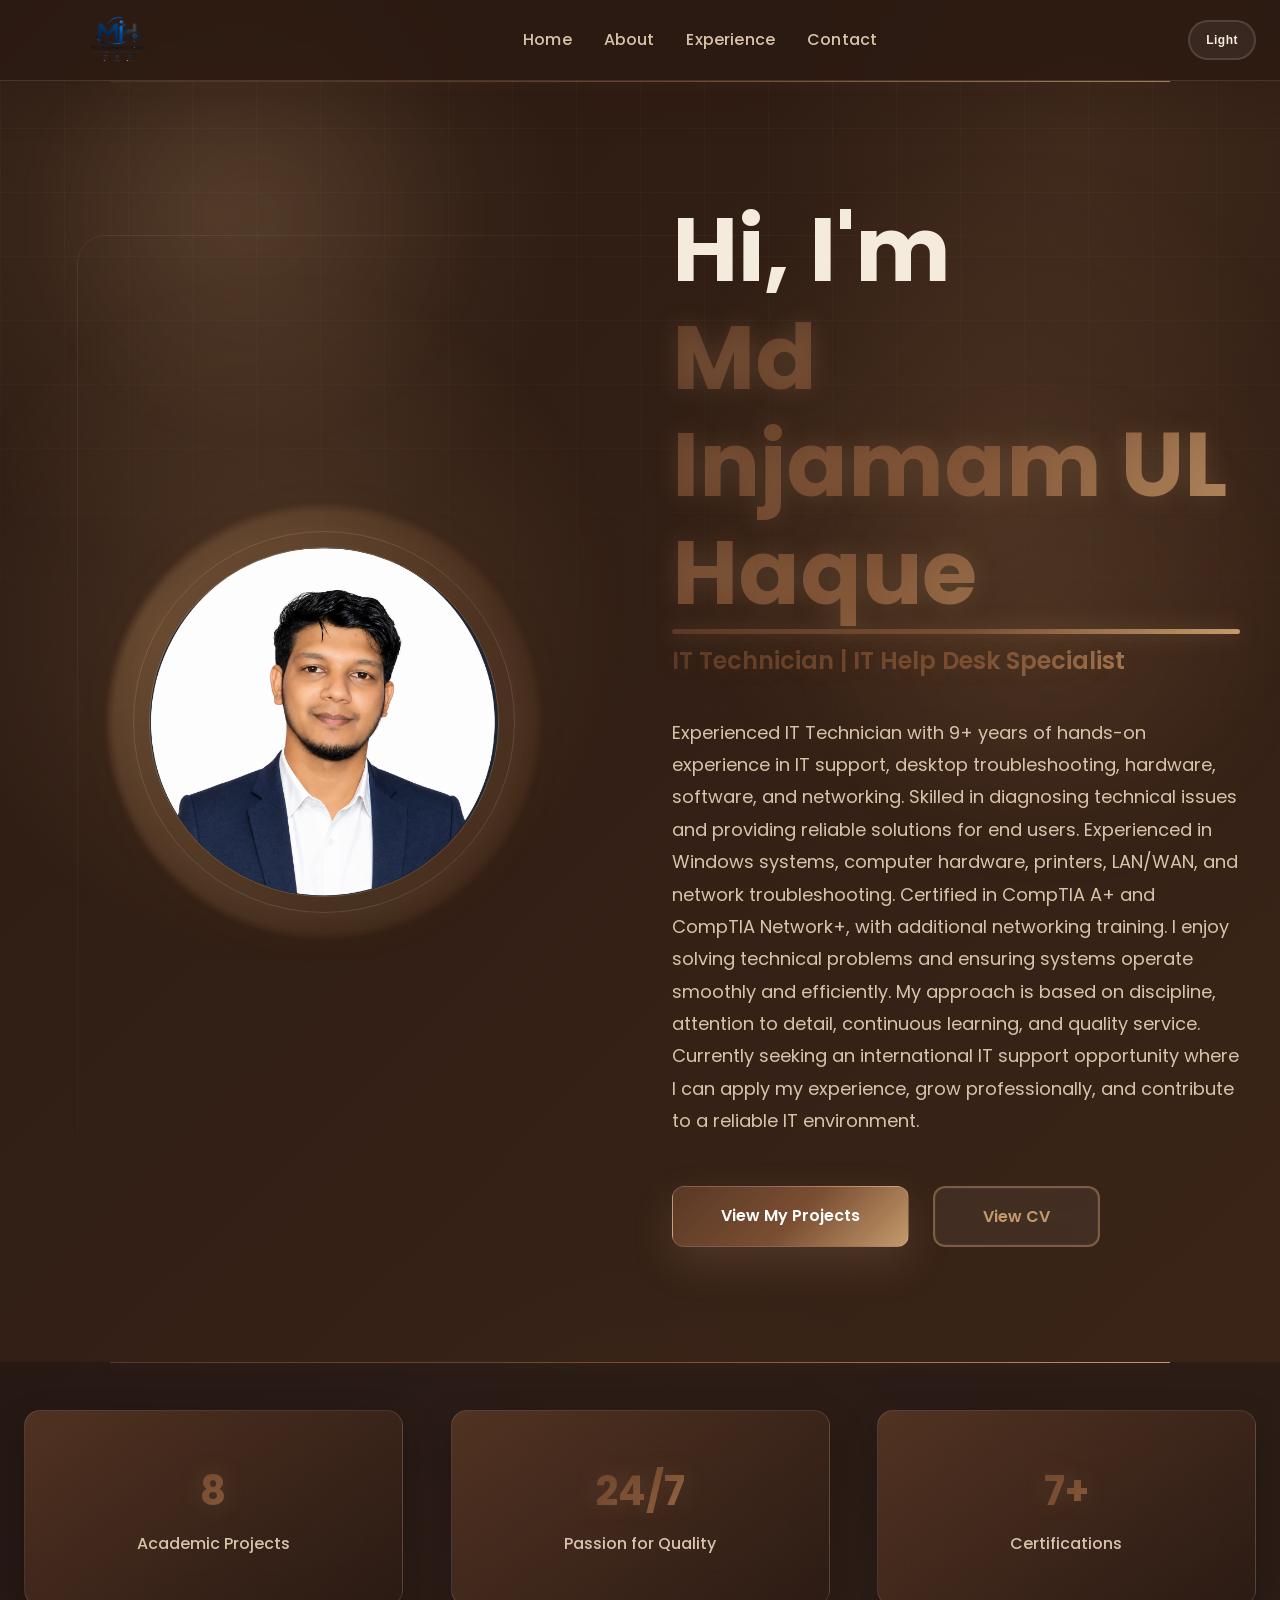
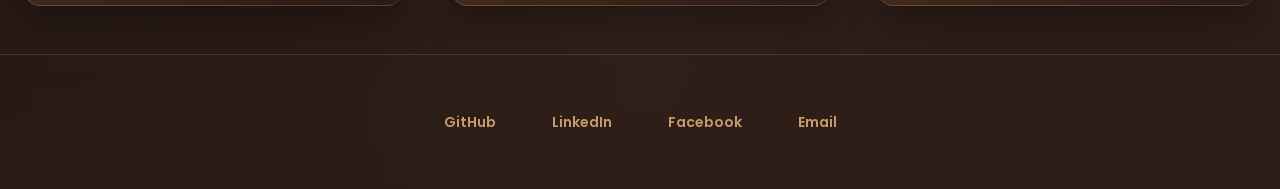
==== index.html @ 25659d7a "updee" ====
<!DOCTYPE html>
<html lang="en" data-theme="dark">
<head>
    <meta charset="UTF-8">
    <meta name="viewport" content="width=device-width, initial-scale=1.0">
    <link rel="icon" type="image/png" href="Resources/icon.png">
    <title>Md Injamam UL Haque's Portfolio</title>
    <script>
        (function () {
            var theme = localStorage.getItem('portfolio-theme');
            if (theme === 'light' || theme === 'dark') {
                document.documentElement.setAttribute('data-theme', theme);
            }
        })();
    </script>
    <link href="https://fonts.googleapis.com/css2?family=Poppins:wght@400;500;600;700&display=swap" rel="stylesheet">
    <link rel="stylesheet" href="style.css">
</head>
<body>
    <!-- Loading Screen -->
    <div class="loading-screen" id="loadingScreen">
        <div class="launch-loader" aria-label="Loading portfolio">
            <div class="launch-orbit">
                <span></span>
                <span></span>
                <span></span>
                <img src="Resources/icon.png" alt="Md Injamam UL Haque logo">
            </div>
            <p class="launch-kicker">Initializing Portfolio</p>
            <div class="launch-progress"><span></span></div>
            <p class="launch-status">Preparing interface...</p>
        </div>
    </div>

    <!-- Navigation -->
    <nav class="navbar">
        <div class="nav-container">
            <div class="nav-brand"><img src="Resources/Logo.png" alt="Logo" class="nav-logo"></div>
            <button class="hamburger" id="hamburger">
                <span></span>
                <span></span>
                <span></span>
            </button>
            <ul class="nav-menu" id="navMenu">
                <li><a href="index.html" class="nav-link">Home</a></li>
                <li><a href="about.html" class="nav-link">About</a></li>
              
                <li><a href="experience.html" class="nav-link">Experience</a></li>
                <li><a href="contact.html" class="nav-link">Contact</a></li>
            </ul>
            <button class="theme-toggle" id="themeToggle" title="Toggle Theme">🌙</button>
        </div>
    </nav>

    <!-- Hero Section -->
    <section class="hero">
        <div class="hero-content">
            <div class="hero-image">
                <img src="Resources/profile.jpg" alt="Md Injamam UL Haque">
            </div>
            <div class="hero-text">
                    <h2 class="hero-title">Hi, I'm <span class="accent">Md Injamam UL Haque</span></h2>
                    <p class="hero-subtitle">IT Technician | IT Help Desk Specialist</p>
                    <p class="hero-description">
						Experienced IT Technician with 9+ years of hands-on experience in IT support, desktop troubleshooting, hardware, software, and networking.
						Skilled in diagnosing technical issues and providing reliable solutions for end users.
						Experienced in Windows systems, computer hardware, printers, LAN/WAN, and network troubleshooting.
						Certified in CompTIA A+ and CompTIA Network+, with additional networking training.
						I enjoy solving technical problems and ensuring systems operate smoothly and efficiently.
						My approach is based on discipline, attention to detail, continuous learning, and quality service.
						Currently seeking an international IT support opportunity where I can apply my experience, grow professionally, and contribute to a reliable IT environment.
                    </p>
                <div class="hero-cta">
                    <a href="projects.html" class="cta-primary">View My Projects</a>
                    <a href="Resources/Md Injamam UL Haque.pdf" class="cta-secondary" target="_blank">View CV</a>
                </div>
            </div>
        </div>
    </section>

    <!-- Quick Stats -->
    <section class="quick-stats">
        <div class="stats-container">
            <div class="stat-card">
                <div class="stat-number">8</div>
                <div class="stat-label">Academic Projects</div>
            </div>
            <div class="stat-card">
                <div class="stat-number">24/7</div>
                <div class="stat-label">Passion for Quality</div>
            </div>
            <div class="stat-card">
                <div class="stat-number">7+</div>
                <div class="stat-label">Certifications</div>
            </div>
        </div>
    </section>

    <!-- Footer -->
    <footer class="footer">
        <div class="footer-content">
            <div class="footer-socials">
                <a href="https://github.com/injamamulhaquebd" target="_blank" class="social-link">GitHub</a>
                <a href="https://linkedin.com/in/injamamulhaque" target="_blank" class="social-link">LinkedIn</a>
                <a href="https://facebook.com/rnmd7" target="_blank" class="social-link">Facebook</a>
                <a href="https://mail.google.com/mail/?view=cm&fs=1&to=injamamulhaque008@gmail.com" class="social-link" target="_blank" rel="noopener noreferrer">Email</a>
            </div>
        </div>
    </footer>

    <script src="script.js"></script>
</body>
</html>
---- style.css ----
/* ============================================
   GLOBAL CSS VARIABLES & STYLING
    Portfolio Website for Md Injamam UL Haque
   ============================================ */

:root {
    /* Color Variables */
    --bg-primary: #2B1A12;
    --bg-secondary: #3D2619;
    --bg-tertiary: #5A3825;
    --text-primary: #F5EBDD;
    --text-secondary: #D8C3AA;
    --text-tertiary: #B79A7C;
    --accent-teal: #C49A6C;
    --accent-indigo: #A67C52;
    --accent-purple: #7A4E32;
    --border-color: #7A4E32;
    --success: #A67C52;
    --error: #B85C4A;

    /* Typography */
    --font-family: 'Poppins', sans-serif;
    --font-size-base: 16px;
    --font-size-sm: 14px;
    --font-size-lg: 18px;
    --font-size-xl: 24px;
    --font-size-2xl: 32px;
    --font-size-3xl: 40px;

    /* Spacing */
    --spacing-xs: 4px;
    --spacing-sm: 8px;
    --spacing-md: 16px;
    --spacing-lg: 24px;
    --spacing-xl: 32px;
    --spacing-2xl: 48px;
    --spacing-3xl: 64px;

    /* Transitions */
    --transition-fast: 150ms ease-in-out;
    --transition-base: 300ms ease-in-out;
    --transition-slow: 500ms ease-in-out;

    /* Shadows */
    --shadow-sm: 0 1px 2px rgba(0, 0, 0, 0.3);
    --shadow-md: 0 4px 6px rgba(0, 0, 0, 0.3);
    --shadow-lg: 0 10px 15px rgba(0, 0, 0, 0.3);
    --shadow-xl: 0 20px 25px rgba(0, 0, 0, 0.3);
    --card-bg: linear-gradient(135deg, var(--bg-secondary), rgba(90, 56, 37, 0.5));
    --soft-card-bg: linear-gradient(135deg, rgba(196, 154, 108, 0.1), rgba(166, 124, 82, 0.1));
    --soft-card-hover-bg: linear-gradient(135deg, rgba(196, 154, 108, 0.15), rgba(166, 124, 82, 0.15));
    --button-text: #ffffff;

    /* Border Radius */
    --radius-sm: 4px;
    --radius-md: 8px;
    --radius-lg: 12px;
    --radius-xl: 16px;
}

/* Light Mode Theme */
[data-theme="light"] {
    --bg-primary: #F5EBDD;
    --bg-secondary: #E8D7C2;
    --bg-tertiary: #D8C3AA;
    --text-primary: #2B1A12;
    --text-secondary: #5A3825;
    --text-tertiary: #7A4E32;
    --accent-teal: #7A4E32;
    --accent-indigo: #5A3825;
    --accent-purple: #A67C52;
    --border-color: rgba(90, 56, 37, 0.2);
    --success: #6B8E5A;
    --error: #A94442;
    --shadow-sm: 0 1px 2px rgba(15, 23, 42, 0.08);
    --shadow-md: 0 6px 16px rgba(15, 23, 42, 0.1);
    --shadow-lg: 0 12px 24px rgba(15, 23, 42, 0.12);
    --shadow-xl: 0 18px 34px rgba(15, 23, 42, 0.16);
    --card-bg: #ffffff;
    --soft-card-bg: #ffffff;
    --soft-card-hover-bg: #F1E4D4;
    --button-text: #ffffff;
}

/* Dark Mode Theme (Default) */
[data-theme="dark"] {
    --bg-primary: #2B1A12;
    --bg-secondary: #3D2619;
    --bg-tertiary: #5A3825;
    --text-primary: #F5EBDD;
    --text-secondary: #D8C3AA;
    --text-tertiary: #B79A7C;
    --accent-teal: #C49A6C;
    --accent-indigo: #A67C52;
    --accent-purple: #7A4E32;
    --border-color: #7A4E32;
    --success: #A67C52;
    --error: #B85C4A;
}

/* ============================================
   LOADING SCREEN
   ============================================ */

.loading-screen {
    position: fixed;
    top: 0;
    left: 0;
    width: 100%;
    height: 100%;
    background: var(--bg-primary);
    display: flex;
    flex-direction: column;
    justify-content: center;
    align-items: center;
    z-index: 9999;
    opacity: 1;
    visibility: visible;
    transition: opacity 0.5s ease-in-out, visibility 0.5s ease-in-out;
}

.loading-screen.hidden {
    opacity: 0;
    visibility: hidden;
}

.loader {
    width: 50px;
    height: 50px;
    border: 4px solid var(--border-color);
    border-top-color: var(--accent-teal);
    border-radius: 50%;
    animation: spin 1s linear infinite;
    margin-bottom: var(--spacing-lg);
}

@keyframes spin {
    to {
        transform: rotate(360deg);
    }
}

.loading-screen p {
    color: var(--accent-teal);
    font-size: var(--font-size-lg);
    font-weight: 600;
    letter-spacing: 1px;
}

/* ============================================
   BASE STYLES
   ============================================ */

* {
    margin: 0;
    padding: 0;
    box-sizing: border-box;
}

html {
    scroll-behavior: smooth;
    transition: background-color 300ms ease, color 300ms ease;
}

body {
    font-family: var(--font-family);
    background-color: var(--bg-primary);
    color: var(--text-primary);
    line-height: 1.6;
    font-size: var(--font-size-base);
    transition: background-color 300ms ease, color 300ms ease;
}

a {
    color: var(--accent-teal);
    text-decoration: none;
    transition: color var(--transition-fast);
}

a:hover {
    color: var(--accent-indigo);
}

/* ============================================
   CONTAINER & LAYOUT
   ============================================ */

.container {
    max-width: 1200px;
    margin: 0 auto;
    padding: 0 var(--spacing-lg);
}

section {
    padding: var(--spacing-3xl) 0;
}

/* ============================================
   NAVIGATION BAR
   ============================================ */

.navbar {
    background-color: var(--bg-secondary);
    border-bottom: 1px solid var(--border-color);
    position: sticky;
    top: 0;
    z-index: 1000;
    box-shadow: var(--shadow-md);
}

.nav-container {
    max-width: 1200px;
    margin: 0 auto;
    padding: 6px var(--spacing-lg);
    display: flex;
    justify-content: space-between;
    align-items: center;
}

.nav-brand {
    font-size: var(--font-size-xl);
    font-weight: 700;
    color: var(--accent-teal);
    letter-spacing: -0.5px;
    display: flex;
    align-items: center;
    min-height: 58px;
}

.nav-logo {
    width: 170px;
    height: 64px;
    object-fit: contain;
    border: none;
    border-radius: 0;
    box-shadow: none;
    display: block;
    transition: transform 150ms ease, filter 150ms ease;
}

.nav-logo:hover {
    transform: scale(1.03);
    box-shadow: none;
}

.nav-menu {
    display: flex;
    list-style: none;
    gap: var(--spacing-xl);
}

.nav-link {
    color: var(--text-secondary);
    font-weight: 500;
    transition: color var(--transition-fast);
    position: relative;
    padding: var(--spacing-sm) 0;
}

.nav-link::after {
    content: '';
    position: absolute;
    bottom: -2px;
    left: 0;
    width: 0;
    height: 2px;
    background-color: var(--accent-teal);
    transition: width var(--transition-fast);
}

.nav-link:hover,
.nav-link.active-nav {
    color: var(--accent-teal);
}

.nav-link.active-nav::after {
    width: 100%;
}

.theme-toggle {
    background: none;
    border: 2px solid var(--accent-teal);
    color: var(--accent-teal);
    width: 40px;
    height: 40px;
    border-radius: var(--radius-lg);
    cursor: pointer;
    display: flex;
    align-items: center;
    justify-content: center;
    font-size: 18px;
    transition: all var(--transition-fast);
}

.theme-toggle:hover {
    background-color: var(--accent-teal);
    color: var(--bg-primary);
    transform: scale(1.1);
}

.hamburger {
    display: none;
    flex-direction: column;
    background: none;
    border: none;
    cursor: pointer;
    gap: var(--spacing-xs);
}

.hamburger span {
    width: 25px;
    height: 3px;
    background-color: var(--text-primary);
    border-radius: var(--radius-sm);
    transition: all var(--transition-fast);
}

.hamburger.active span:nth-child(1) {
    transform: rotate(45deg) translate(8px, 8px);
}

.hamburger.active span:nth-child(2) {
    opacity: 0;
}

.hamburger.active span:nth-child(3) {
    transform: rotate(-45deg) translate(7px, -7px);
}

/* ============================================
   HERO SECTION (INDEX)
   ============================================ */

.hero {
    padding: var(--spacing-3xl) 0;
    min-height: 100vh;
    display: flex;
    align-items: center;
    background: linear-gradient(135deg, var(--bg-primary) 0%, var(--bg-secondary) 100%);
}

.hero-content {
    display: grid;
    grid-template-columns: 1fr 1fr;
    gap: var(--spacing-3xl);
    align-items: center;
}

.hero-image {
    position: relative;
    display: flex;
    justify-content: center;
    align-items: center;
}

.hero-image img {
    width: 350px;
    height: 350px;
    border-radius: 50%;
    object-fit: cover;
    border: 3px solid var(--accent-teal);
    box-shadow: 0 0 50px rgba(6, 182, 212, 0.3);
    transition: transform var(--transition-base), box-shadow var(--transition-base);
}

.hero-image img:hover {
    transform: scale(1.05);
    box-shadow: 0 0 60px rgba(6, 182, 212, 0.5);
}

.hero-title {
    font-size: var(--font-size-2xl);
    font-weight: 700;
    line-height: 1.2;
    margin-bottom: var(--spacing-md);
}

.hero-title .accent {
    color: var(--accent-teal);
    position: relative;
    display: inline-block;
}

.hero-title .accent::after {
    content: '';
    position: absolute;
    bottom: -5px;
    left: 0;
    width: 100%;
    height: 4px;
    background: linear-gradient(90deg, var(--accent-teal), var(--accent-indigo));
    border-radius: var(--radius-sm);
}

.hero-subtitle {
    font-size: var(--font-size-xl);
    color: var(--accent-teal);
    font-weight: 600;
    margin-bottom: var(--spacing-lg);
}

.hero-description {
    font-size: var(--font-size-lg);
    color: var(--text-secondary);
    margin-bottom: var(--spacing-2xl);
    line-height: 1.8;
}

.hero-cta {
    display: flex;
    gap: var(--spacing-lg);
    flex-wrap: wrap;
}

.cta-primary,
.cta-secondary {
    padding: var(--spacing-md) var(--spacing-2xl);
    border-radius: var(--radius-lg);
    font-weight: 600;
    font-size: var(--font-size-base);
    transition: all var(--transition-base);
    display: inline-block;
    cursor: pointer;
    border: 2px solid transparent;
}

.cta-primary {
    background: linear-gradient(135deg, var(--accent-teal), var(--accent-indigo));
    color: var(--button-text);
    box-shadow: var(--shadow-lg);
}

.cta-primary:hover {
    transform: translateY(-3px);
    box-shadow: var(--shadow-xl);
}

.cta-secondary {
    background: transparent;
    color: var(--accent-teal);
    border: 2px solid var(--accent-teal);
}

.cta-secondary:hover {
    background: var(--accent-teal);
    color: var(--button-text);
    transform: translateY(-3px);
}

/* ============================================
   QUICK STATS SECTION
   ============================================ */

.quick-stats {
    background-color: var(--bg-secondary);
    padding: var(--spacing-2xl) 0;
}

.stats-container {
    display: grid;
    grid-template-columns: repeat(auto-fit, minmax(200px, 1fr));
    gap: var(--spacing-2xl);
    max-width: 1200px;
    margin: 0 auto;
    padding: 0 var(--spacing-lg);
}

.stat-card {
    background: var(--soft-card-bg);
    padding: var(--spacing-2xl);
    border-radius: var(--radius-xl);
    border: 1px solid var(--border-color);
    text-align: center;
    transition: all var(--transition-base);
    box-shadow: var(--shadow-sm);
}

.stat-card:hover {
    border-color: var(--accent-teal);
    background: var(--soft-card-hover-bg);
    transform: translateY(-5px);
    box-shadow: var(--shadow-lg);
}

.stat-number {
    font-size: var(--font-size-3xl);
    font-weight: 700;
    color: var(--accent-teal);
    margin-bottom: var(--spacing-sm);
}

.stat-label {
    color: var(--text-secondary);
    font-weight: 500;
}

/* ============================================
   SECTION TITLES & SUBTITLES
   ============================================ */

.section-title {
    font-size: var(--font-size-3xl);
    font-weight: 700;
    margin-bottom: var(--spacing-md);
    text-align: center;
    position: relative;
    display: inline-block;
    width: 100%;
}

.section-title::after {
    content: '';
    position: absolute;
    bottom: -10px;
    left: 50%;
    transform: translateX(-50%);
    width: 100px;
    height: 4px;
    background: linear-gradient(90deg, var(--accent-teal), var(--accent-indigo));
    border-radius: var(--radius-sm);
}

.section-subtitle {
    text-align: center;
    color: var(--text-secondary);
    font-size: var(--font-size-lg);
    margin-bottom: var(--spacing-2xl);
    max-width: 600px;
    margin-left: auto;
    margin-right: auto;
}

.subsection-title {
    font-size: var(--font-size-2xl);
    font-weight: 600;
    margin-top: var(--spacing-2xl);
    margin-bottom: var(--spacing-lg);
    color: var(--accent-teal);
    border-left: 4px solid var(--accent-teal);
    padding-left: var(--spacing-md);
}

/* ============================================
   ABOUT SECTION
   ============================================ */

.about-section {
    background: linear-gradient(135deg, var(--bg-primary) 0%, var(--bg-secondary) 100%);
}

.about-content {
    display: grid;
    grid-template-columns: 1fr;
    gap: var(--spacing-2xl);
    margin-top: var(--spacing-2xl);
}

.about-text h2 {
    font-size: var(--font-size-2xl);
    color: var(--accent-teal);
    margin-bottom: var(--spacing-lg);
}

.about-text p {
    color: var(--text-secondary);
    line-height: 1.8;
    margin-bottom: var(--spacing-lg);
}

/* ============================================
   SKILLS SECTION
   ============================================ */

.skills-section {
    background-color: var(--bg-secondary);
}

.skills-grid {
    display: grid;
    grid-template-columns: repeat(auto-fit, minmax(300px, 1fr));
    gap: var(--spacing-2xl);
    margin-top: var(--spacing-2xl);
}

.skill-category {
    background: var(--soft-card-bg);
    padding: var(--spacing-2xl);
    border-radius: var(--radius-xl);
    border: 1px solid var(--border-color);
    transition: all var(--transition-base);
    box-shadow: var(--shadow-sm);
}

.skill-category:hover {
    border-color: var(--accent-teal);
    background: var(--soft-card-hover-bg);
    transform: translateY(-5px);
    box-shadow: var(--shadow-lg);
}

.category-title {
    font-size: var(--font-size-xl);
    color: var(--accent-teal);
    margin-bottom: var(--spacing-lg);
    font-weight: 600;
}

.skill-badges {
    display: flex;
    flex-wrap: wrap;
    gap: var(--spacing-md);
}

.skill-badge {
    background: linear-gradient(135deg, var(--accent-teal), var(--accent-indigo));
    color: var(--button-text);
    padding: var(--spacing-sm) var(--spacing-lg);
    border-radius: var(--radius-lg);
    font-size: var(--font-size-sm);
    font-weight: 600;
    transition: all var(--transition-fast);
    display: inline-block;
}

.skill-badge:hover {
    transform: scale(1.1);
    box-shadow: var(--shadow-md);
}

/* ============================================
   PROJECTS SECTION
   ============================================ */

.projects-section {
    background: linear-gradient(135deg, var(--bg-primary) 0%, var(--bg-secondary) 100%);
}

.projects-grid {
    display: grid;
    grid-template-columns: repeat(auto-fill, minmax(350px, 1fr));
    gap: var(--spacing-2xl);
    margin-top: var(--spacing-2xl);
}

.project-card {
    background: var(--card-bg);
    border: 1px solid var(--border-color);
    border-radius: var(--radius-xl);
    padding: var(--spacing-xl);
    transition: all var(--transition-base);
    display: flex;
    flex-direction: column;
    height: 100%;
    box-shadow: var(--shadow-sm);
}

.project-card:hover {
    border-color: var(--accent-teal);
    transform: translateY(-10px);
    box-shadow: var(--shadow-xl);
}

.project-header {
    margin-bottom: var(--spacing-lg);
}

.project-title {
    font-size: var(--font-size-xl);
    color: var(--text-primary);
    margin-bottom: var(--spacing-md);
    font-weight: 600;
}

.project-tags {
    display: flex;
    flex-wrap: wrap;
    gap: var(--spacing-sm);
}

.tag {
    background-color: rgba(15, 118, 110, 0.12);
    color: var(--accent-teal);
    padding: var(--spacing-xs) var(--spacing-md);
    border-radius: var(--radius-md);
    font-size: var(--font-size-sm);
    font-weight: 500;
}

.project-description {
    color: var(--text-secondary);
    line-height: 1.7;
    margin-bottom: var(--spacing-lg);
    flex-grow: 1;
}

.project-links {
    display: flex;
    gap: var(--spacing-md);
}

.project-link {
    color: var(--accent-teal);
    font-weight: 600;
    transition: all var(--transition-fast);
    display: inline-flex;
    align-items: center;
    gap: var(--spacing-sm);
}

.project-link:hover {
    color: var(--accent-indigo);
    transform: translateX(5px);
}

/* ============================================
   EXPERIENCE SECTION (TIMELINE)
   ============================================ */

.experience-section {
    background-color: var(--bg-secondary);
}

.timeline {
    position: relative;
    padding: var(--spacing-2xl) 0;
    max-width: 800px;
    margin: var(--spacing-2xl) auto;
}

.timeline::before {
    content: '';
    position: absolute;
    left: 50%;
    transform: translateX(-50%);
    width: 3px;
    height: 100%;
    background: linear-gradient(180deg, var(--accent-teal), var(--accent-indigo));
    top: 0;
}

.timeline-item {
    margin-bottom: var(--spacing-2xl);
    display: flex;
    gap: var(--spacing-xl);
    align-items: stretch;
}

.timeline-item:nth-child(odd) {
    flex-direction: row-reverse;
}

.timeline-item:nth-child(odd) .timeline-content {
    text-align: right;
}

.timeline-marker {
    position: relative;
    width: 50%;
    display: flex;
    align-items: center;
}

.timeline-marker::before {
    content: '';
    position: absolute;
    right: -33px;
    width: 30px;
    height: 30px;
    background: linear-gradient(135deg, var(--accent-teal), var(--accent-indigo));
    border: 4px solid var(--bg-secondary);
    border-radius: 50%;
    transition: all var(--transition-base);
    z-index: 10;
}

.timeline-item:hover .timeline-marker::before {
    width: 40px;
    height: 40px;
    right: -38px;
    box-shadow: 0 0 20px rgba(6, 182, 212, 0.5);
}

.timeline-content {
    width: 50%;
    background: var(--soft-card-bg);
    padding: var(--spacing-lg);
    border-radius: var(--radius-lg);
    border: 1px solid var(--border-color);
    transition: all var(--transition-base);
    box-shadow: var(--shadow-sm);
}

.timeline-item:hover .timeline-content {
    border-color: var(--accent-teal);
    background: var(--soft-card-hover-bg);
    box-shadow: var(--shadow-lg);
}

.timeline-date {
    color: var(--accent-teal);
    font-weight: 600;
    font-size: var(--font-size-sm);
    margin-bottom: var(--spacing-sm);
}

.timeline-title {
    font-size: var(--font-size-lg);
    color: var(--text-primary);
    margin-bottom: var(--spacing-sm);
}

.timeline-company {
    color: var(--accent-indigo);
    font-weight: 600;
    margin-bottom: var(--spacing-md);
}

.timeline-description {
    color: var(--text-secondary);
    line-height: 1.6;
}

/* ============================================
   CERTIFICATIONS SECTION
   ============================================ */

.certifications-section {
    background: linear-gradient(135deg, var(--bg-primary) 0%, var(--bg-secondary) 100%);
}

.certifications-grid {
    display: grid;
    grid-template-columns: repeat(auto-fill, minmax(280px, 1fr));
    gap: var(--spacing-2xl);
    margin-top: var(--spacing-2xl);
}

.certification-card {
    background: var(--card-bg);
    border: 1px solid var(--border-color);
    border-radius: var(--radius-xl);
    padding: var(--spacing-xl);
    text-align: center;
    transition: all var(--transition-base);
    box-shadow: var(--shadow-sm);
}

.certification-card:hover {
    border-color: var(--accent-teal);
    transform: translateY(-10px);
    box-shadow: var(--shadow-xl);
}

.cert-image-container {
    width: 100%;
    height: 200px;
    margin-bottom: var(--spacing-lg);
    border-radius: var(--radius-lg);
    overflow: hidden;
    background-color: var(--bg-tertiary);
    display: flex;
    align-items: center;
    justify-content: center;
    border: 2px solid var(--border-color);
    transition: all var(--transition-base);
}

.certification-card:hover .cert-image-container {
    border-color: var(--accent-teal);
}

.cert-image {
    width: 100%;
    height: 100%;
    object-fit: cover;
    transition: transform var(--transition-base);
}

.cert-course-banner {
    background: linear-gradient(135deg, var(--accent-indigo), var(--accent-teal));
    color: #fff;
}

.cert-course-banner span {
    font-size: var(--font-size-xl);
    font-weight: 700;
    text-transform: uppercase;
    letter-spacing: 0.08em;
}

.certification-card:hover .cert-image {
    transform: scale(1.05);
}

.cert-title {
    font-size: var(--font-size-lg);
    color: var(--text-primary);
    margin-bottom: var(--spacing-sm);
    font-weight: 600;
}

.cert-issuer {
    color: var(--accent-teal);
    font-weight: 600;
    margin-bottom: var(--spacing-xs);
}

.cert-date {
    color: var(--text-secondary);
    font-size: var(--font-size-sm);
    margin-bottom: var(--spacing-lg);
}

.cert-description {
    color: var(--text-secondary);
    font-size: var(--font-size-sm);
    line-height: 1.6;
}

.cert-code {
    color: var(--accent-teal);
    font-size: var(--font-size-sm);
    margin-bottom: var(--spacing-md);
    font-weight: 500;
}

.cert-link {
    display: inline-block;
    color: var(--accent-indigo);
    font-weight: 600;
    transition: all var(--transition-fast);
}

.cert-link:hover {
    color: var(--accent-teal);
    transform: translateX(3px);
}

/* ============================================
   CONTACT SECTION
   ============================================ */

.contact-section {
    background-color: var(--bg-secondary);
}

.contact-container {
    display: grid;
    grid-template-columns: 1fr 1fr;
    gap: var(--spacing-3xl);
    margin-top: var(--spacing-2xl);
}

.contact-form-wrapper h2,
.contact-info-wrapper h2 {
    font-size: var(--font-size-2xl);
    color: var(--accent-teal);
    margin-bottom: var(--spacing-lg);
}

.contact-form {
    display: flex;
    flex-direction: column;
    gap: var(--spacing-lg);
}

.form-group {
    display: flex;
    flex-direction: column;
    gap: var(--spacing-sm);
}

.form-group label {
    color: var(--text-primary);
    font-weight: 600;
    font-size: var(--font-size-base);
}

.form-group input,
.form-group textarea {
    background-color: var(--bg-primary);
    border: 2px solid var(--border-color);
    color: var(--text-primary);
    padding: var(--spacing-md);
    border-radius: var(--radius-lg);
    font-family: var(--font-family);
    font-size: var(--font-size-base);
    transition: all var(--transition-fast);
}

.form-group input::placeholder,
.form-group textarea::placeholder {
    color: var(--text-tertiary);
}

.form-group input:focus,
.form-group textarea:focus {
    outline: none;
    border-color: var(--accent-teal);
    box-shadow: 0 0 10px rgba(6, 182, 212, 0.2);
}

.submit-btn {
    padding: var(--spacing-md) var(--spacing-2xl);
    background: linear-gradient(135deg, var(--accent-teal), var(--accent-indigo));
    color: var(--button-text);
    border: none;
    border-radius: var(--radius-lg);
    font-weight: 600;
    font-size: var(--font-size-base);
    cursor: pointer;
    transition: all var(--transition-base);
    box-shadow: var(--shadow-lg);
}

.submit-btn:hover {
    transform: translateY(-3px);
    box-shadow: var(--shadow-xl);
}

.submit-btn:active {
    transform: translateY(-1px);
}

.contact-info {
    background: var(--soft-card-bg);
    border: 1px solid var(--border-color);
    padding: var(--spacing-2xl);
    border-radius: var(--radius-xl);
    box-shadow: var(--shadow-sm);
}

.info-item {
    margin-bottom: var(--spacing-2xl);
}

.info-item h3 {
    color: var(--accent-teal);
    font-size: var(--font-size-base);
    margin-bottom: var(--spacing-md);
    font-weight: 600;
}

.info-item a {
    color: var(--accent-teal);
    transition: color var(--transition-fast);
    display: inline-block;
}

.info-item a:hover {
    color: var(--accent-indigo);
}

.info-item p {
    color: var(--text-secondary);
}

.social-links {
    display: flex;
    gap: var(--spacing-md);
    flex-wrap: wrap;
}

.social-btn {
    padding: var(--spacing-sm) var(--spacing-lg);
    background: linear-gradient(135deg, var(--accent-teal), var(--accent-indigo));
    color: #ffffff;
    border-radius: var(--radius-md);
    font-weight: 600;
    font-size: var(--font-size-sm);
    transition: all var(--transition-fast);
    display: inline-block;
}

.social-btn:link,
.social-btn:visited,
.social-btn:active,
.social-btn:hover {
    color: #ffffff;
}

.social-btn:hover {
    transform: translateY(-3px);
    box-shadow: var(--shadow-md);
}

.resume-btn {
    display: inline-block;
    padding: var(--spacing-md) var(--spacing-2xl);
    background: linear-gradient(135deg, var(--accent-teal), var(--accent-indigo));
    color: #ffffff;
    border-radius: var(--radius-lg);
    font-weight: 600;
    transition: all var(--transition-base);
    box-shadow: var(--shadow-md);
}

.resume-btn:link,
.resume-btn:visited,
.resume-btn:active,
.resume-btn:hover {
    color: #ffffff;
}

.resume-btn:hover {
    transform: translateY(-3px);
    box-shadow: var(--shadow-lg);
}

/* ============================================
   FOOTER
   ============================================ */

.footer {
    background-color: var(--bg-secondary);
    border-top: 1px solid var(--border-color);
    padding: var(--spacing-2xl) 0;
}

.footer-content {
    max-width: 1200px;
    margin: 0 auto;
    padding: 0 var(--spacing-lg);
    display: flex;
    justify-content: center;
    align-items: center;
    flex-wrap: wrap;
    gap: var(--spacing-lg);
}

.footer-content p {
    color: var(--text-secondary);
    font-size: var(--font-size-sm);
}

.footer-socials {
    display: flex;
    justify-content: center;
    width: 100%;
    gap: var(--spacing-lg);
}

.social-link {
    color: var(--accent-teal);
    font-weight: 600;
    font-size: var(--font-size-sm);
    transition: all var(--transition-fast);
}

.social-link:hover {
    color: var(--accent-indigo);
    transform: translateY(-2px);
}

/* ============================================
   CERTIFICATE MODAL
   ============================================ */

.cert-modal {
    position: fixed;
    top: 0;
    left: 0;
    width: 100%;
    height: 100%;
    background: rgba(0, 0, 0, 0.8);
    display: none;
    align-items: center;
    justify-content: center;
    z-index: 3000;
    animation: fadeIn var(--transition-base);
}

.cert-modal.active {
    display: flex;
}

.cert-modal-content {
    position: relative;
    max-width: 90%;
    max-height: 90vh;
    display: flex;
    align-items: center;
    justify-content: center;
}

.cert-modal-image {
    max-width: 100%;
    max-height: 85vh;
    object-fit: contain;
    border-radius: var(--radius-lg);
    box-shadow: 0 10px 50px rgba(0, 0, 0, 0.5);
}

.cert-modal-close {
    position: absolute;
    top: -40px;
    right: 0;
    font-size: 40px;
    color: white;
    cursor: pointer;
    transition: all var(--transition-fast);
    font-weight: bold;
}

.cert-modal-close:hover {
    color: var(--accent-teal);
    transform: scale(1.2);
}

@keyframes fadeIn {
    from {
        opacity: 0;
    }
    to {
        opacity: 1;
    }
}

/* ============================================
   ALERT MODAL
   ============================================ */

.alert-modal {
    position: fixed;
    top: 0;
    left: 0;
    width: 100%;
    height: 100%;
    background: rgba(0, 0, 0, 0.7);
    display: flex;
    align-items: center;
    justify-content: center;
    z-index: 2000;
    opacity: 0;
    visibility: hidden;
    transition: opacity var(--transition-base), visibility var(--transition-base);
}

.alert-modal.active {
    opacity: 1;
    visibility: visible;
}

.alert-content {
    background: var(--bg-secondary);
    padding: var(--spacing-2xl);
    border-radius: var(--radius-xl);
    border: 2px solid var(--accent-teal);
    text-align: center;
    max-width: 400px;
    animation: slideUp var(--transition-base) ease-in-out;
}

@keyframes slideUp {
    from {
        transform: translateY(30px);
        opacity: 0;
    }
    to {
        transform: translateY(0);
        opacity: 1;
    }
}

.alert-content h3 {
    color: var(--accent-teal);
    margin-bottom: var(--spacing-md);
    font-size: var(--font-size-lg);
}

.alert-content p {
    color: var(--text-secondary);
    margin-bottom: var(--spacing-lg);
}

.alert-btn {
    padding: var(--spacing-md) var(--spacing-xl);
    background: linear-gradient(135deg, var(--accent-teal), var(--accent-indigo));
    color: var(--button-text);
    border: none;
    border-radius: var(--radius-lg);
    font-weight: 600;
    cursor: pointer;
    transition: all var(--transition-fast);
}

.alert-btn:hover {
    transform: scale(1.05);
}

/* ============================================
   RESPONSIVE DESIGN
   ============================================ */

@media (max-width: 768px) {
    .hamburger {
        display: flex;
    }

    .theme-toggle {
        width: 36px;
        height: 36px;
        font-size: 16px;
        margin-left: var(--spacing-sm);
    }

    .nav-menu {
        position: fixed;
        left: -100%;
        top: 70px;
        flex-direction: column;
        background-color: var(--bg-primary);
        width: 100%;
        text-align: center;
        transition: 0.3s;
        padding: var(--spacing-2xl) 0;
        box-shadow: var(--shadow-lg);
        gap: var(--spacing-lg);
    }

    .nav-menu.active {
        left: 0;
    }

    .nav-link {
        display: block;
        padding: var(--spacing-md);
    }

    .nav-link::after {
        display: none;
    }

    .nav-link.active-nav {
        color: var(--accent-teal);
        background-color: rgba(6, 182, 212, 0.1);
    }

    /* Hero Section */
    .hero-content {
        grid-template-columns: 1fr;
    }

    .hero-image img {
        width: 250px;
        height: 250px;
    }

    .hero-title {
        font-size: var(--font-size-2xl);
    }

    .hero-cta {
        flex-direction: column;
    }

    .cta-primary,
    .cta-secondary {
        width: 100%;
        text-align: center;
    }

    /* About Section */
    .about-text h2 {
        text-align: center;
    }

    /* Skills Section */
    .skills-grid {
        grid-template-columns: 1fr;
    }

    /* Projects Grid */
    .projects-grid {
        grid-template-columns: 1fr;
    }

    /* Timeline */
    .timeline::before {
        left: 20px;
    }

    .timeline-item {
        flex-direction: column !important;
    }

    .timeline-marker {
        width: 100%;
        margin-bottom: var(--spacing-lg);
    }

    .timeline-marker::before {
        right: auto;
        left: 14px;
        top: -20px;
    }

    .timeline-item:hover .timeline-marker::before {
        right: auto;
        left: 9px;
    }

    .timeline-content {
        width: 100%;
        text-align: left !important;
    }

    /* Certifications */
    .certifications-grid {
        grid-template-columns: 1fr;
    }

    /* Contact Section */
    .contact-container {
        grid-template-columns: 1fr;
    }

    /* Section Title */
    .section-title::after {
        width: 60px;
    }

    /* Footer */
    .footer-content {
        flex-direction: column;
        text-align: center;
    }

    .footer-socials {
        justify-content: center;
    }
}

@media (max-width: 480px) {
    .container {
        padding: 0 var(--spacing-md);
    }

    section {
        padding: var(--spacing-2xl) 0;
    }

    .hero-title {
        font-size: var(--font-size-xl);
    }

    .hero-image img {
        width: 180px;
        height: 180px;
    }

    .section-title {
        font-size: var(--font-size-2xl);
    }

    .stat-number {
        font-size: var(--font-size-2xl);
    }

    .contact-form,
    .contact-info {
        padding: var(--spacing-lg);
    }

    .submit-btn,
    .cta-primary {
        width: 100%;
    }
}

/* ============================================
   PREMIUM INTERACTIVE REDESIGN LAYER
   ============================================ */

:root {
    --bg-primary: #2B1A12;
    --bg-secondary: #3D2619;
    --bg-tertiary: #5A3825;
    --text-primary: #F5EBDD;
    --text-secondary: #D8C3AA;
    --text-tertiary: #B79A7C;
    --accent-teal: #C49A6C;
    --accent-indigo: #A67C52;
    --accent-purple: #7A4E32;
    --accent-emerald: #A67C52;
    --border-color: rgba(196, 154, 108, 0.24);
    --glass-bg: rgba(43, 26, 18, 0.58);
    --glass-bg-strong: rgba(43, 26, 18, 0.78);
    --glass-border: rgba(255, 255, 255, 0.12);
    --card-bg: linear-gradient(145deg, rgba(90, 56, 37, 0.82), rgba(43, 26, 18, 0.48));
    --soft-card-bg: linear-gradient(145deg, rgba(90, 56, 37, 0.72), rgba(61, 38, 25, 0.42));
    --soft-card-hover-bg: linear-gradient(145deg, rgba(196, 154, 108, 0.16), rgba(166, 124, 82, 0.12));
    --premium-gradient: linear-gradient(135deg, #5A3825 0%, #7A4E32 52%, #C49A6C 100%);
    --premium-glow: 0 0 32px rgba(196, 154, 108, 0.22);
    --shadow-sm: 0 8px 24px rgba(0, 0, 0, 0.2);
    --shadow-md: 0 16px 36px rgba(0, 0, 0, 0.28);
    --shadow-lg: 0 24px 60px rgba(0, 0, 0, 0.34);
    --shadow-xl: 0 34px 90px rgba(0, 0, 0, 0.42);
}

[data-theme="light"] {
    --bg-primary: #F5EBDD;
    --bg-secondary: #E8D7C2;
    --bg-tertiary: #D8C3AA;
    --text-primary: #2B1A12;
    --text-secondary: #5A3825;
    --text-tertiary: #7A4E32;
    --accent-teal: #7A4E32;
    --accent-indigo: #5A3825;
    --accent-purple: #A67C52;
    --border-color: rgba(90, 56, 37, 0.16);
    --glass-bg: rgba(255, 250, 244, 0.74);
    --glass-bg-strong: rgba(255, 250, 244, 0.9);
    --glass-border: rgba(90, 56, 37, 0.14);
    --card-bg: linear-gradient(145deg, rgba(255, 250, 244, 0.96), rgba(232, 215, 194, 0.78));
    --soft-card-bg: linear-gradient(145deg, rgba(255, 250, 244, 0.96), rgba(241, 228, 212, 0.74));
    --soft-card-hover-bg: linear-gradient(145deg, rgba(248, 237, 224, 0.98), rgba(241, 228, 212, 0.94));
    --premium-gradient: linear-gradient(135deg, #7A4E32 0%, #A67C52 52%, #C49A6C 100%);
    --premium-glow: 0 0 28px rgba(122, 78, 50, 0.16);
    --shadow-sm: 0 8px 24px rgba(15, 23, 42, 0.08);
    --shadow-md: 0 16px 36px rgba(15, 23, 42, 0.11);
    --shadow-lg: 0 24px 60px rgba(15, 23, 42, 0.14);
    --shadow-xl: 0 34px 90px rgba(15, 23, 42, 0.18);
}

html {
    scrollbar-color: var(--accent-teal) var(--bg-primary);
}

body {
    min-height: 100vh;
    overflow-x: hidden;
    background:
        radial-gradient(circle at 16% 12%, rgba(34, 211, 238, 0.16), transparent 28vw),
        radial-gradient(circle at 84% 8%, rgba(192, 132, 252, 0.12), transparent 24vw),
        radial-gradient(circle at 50% 92%, rgba(129, 140, 248, 0.12), transparent 30vw),
        linear-gradient(135deg, var(--bg-primary), var(--bg-secondary));
}

[data-theme="light"] body {
    background:
        radial-gradient(circle at 16% 12%, rgba(8, 145, 178, 0.15), transparent 28vw),
        radial-gradient(circle at 84% 8%, rgba(147, 51, 234, 0.11), transparent 24vw),
        radial-gradient(circle at 50% 92%, rgba(79, 70, 229, 0.1), transparent 30vw),
        linear-gradient(135deg, var(--bg-primary), var(--bg-secondary));
}

body::before,
body::after {
    content: '';
    position: fixed;
    inset: 0;
    pointer-events: none;
    z-index: -2;
}

body::before {
    background-image:
        linear-gradient(rgba(255, 255, 255, 0.035) 1px, transparent 1px),
        linear-gradient(90deg, rgba(255, 255, 255, 0.035) 1px, transparent 1px);
    background-size: 64px 64px;
    mask-image: linear-gradient(to bottom, rgba(0, 0, 0, 0.85), transparent);
}

[data-theme="light"] body::before {
    background-image:
        linear-gradient(rgba(15, 23, 42, 0.045) 1px, transparent 1px),
        linear-gradient(90deg, rgba(15, 23, 42, 0.045) 1px, transparent 1px);
}

body::after {
    background:
        radial-gradient(circle at 20% 24%, rgba(34, 211, 238, 0.12), transparent 18vw),
        radial-gradient(circle at 82% 70%, rgba(192, 132, 252, 0.1), transparent 20vw);
    filter: blur(14px);
}

[data-theme="light"] body::after {
    background:
        radial-gradient(circle at 20% 24%, rgba(8, 145, 178, 0.1), transparent 18vw),
        radial-gradient(circle at 82% 70%, rgba(147, 51, 234, 0.09), transparent 20vw);
}

body.modal-open {
    overflow: hidden;
}

::selection {
    background: rgba(34, 211, 238, 0.35);
    color: #ffffff;
}

a,
button,
input,
textarea {
    -webkit-tap-highlight-color: transparent;
}

.cursor-glow {
    position: fixed;
    top: -220px;
    left: -220px;
    width: 440px;
    height: 440px;
    border-radius: 50%;
    background:
        radial-gradient(circle, rgba(34, 211, 238, 0.18), rgba(129, 140, 248, 0.08) 38%, transparent 68%);
    pointer-events: none;
    z-index: 1;
    mix-blend-mode: screen;
    will-change: transform;
}

[data-theme="light"] .cursor-glow {
    background:
        radial-gradient(circle, rgba(8, 145, 178, 0.13), rgba(79, 70, 229, 0.07) 38%, transparent 68%);
    mix-blend-mode: multiply;
}

.particle-layer {
    position: fixed;
    inset: 0;
    overflow: hidden;
    pointer-events: none;
    z-index: -1;
}

.particle-layer span {
    position: absolute;
    width: 4px;
    height: 4px;
    border-radius: 50%;
    background: rgba(34, 211, 238, 0.68);
    box-shadow: 0 0 16px rgba(34, 211, 238, 0.65);
    animation: particleFloat linear infinite;
}

@keyframes particleFloat {
    0% {
        opacity: 0;
        transform: translate3d(0, 40px, 0) scale(0.7);
    }
    18%,
    82% {
        opacity: 0.72;
    }
    100% {
        opacity: 0;
        transform: translate3d(24px, -130px, 0) scale(1.2);
    }
}

.loading-screen {
    background:
        radial-gradient(circle at center, rgba(34, 211, 238, 0.18), transparent 28%),
        radial-gradient(circle at 18% 18%, rgba(129, 140, 248, 0.14), transparent 26%),
        radial-gradient(circle at 82% 78%, rgba(192, 132, 252, 0.12), transparent 28%),
        linear-gradient(135deg, #030712, #0b1020);
    overflow: hidden;
}

[data-theme="light"] .loading-screen {
    background:
        radial-gradient(circle at center, rgba(8, 145, 178, 0.18), transparent 30%),
        radial-gradient(circle at 18% 18%, rgba(79, 70, 229, 0.12), transparent 26%),
        radial-gradient(circle at 82% 78%, rgba(147, 51, 234, 0.1), transparent 28%),
        linear-gradient(135deg, #f8fbff, #e0f2fe);
}

.loading-screen::before {
    content: '';
    width: 118px;
    height: 118px;
    position: absolute;
    border-radius: 50%;
    border: 1px solid rgba(34, 211, 238, 0.2);
    box-shadow: 0 0 54px rgba(34, 211, 238, 0.18);
    animation: pulseRing 1.8s ease-in-out infinite;
}

.loading-screen::after {
    content: '';
    position: absolute;
    inset: -40%;
    background:
        linear-gradient(90deg, transparent, rgba(255, 255, 255, 0.05), transparent),
        repeating-linear-gradient(90deg, rgba(255, 255, 255, 0.035) 0 1px, transparent 1px 90px);
    transform: rotate(-12deg);
    animation: launchSweep 3.4s linear infinite;
}

[data-theme="light"] .loading-screen::after {
    background:
        linear-gradient(90deg, transparent, rgba(15, 23, 42, 0.045), transparent),
        repeating-linear-gradient(90deg, rgba(15, 23, 42, 0.04) 0 1px, transparent 1px 90px);
}

.launch-loader {
    position: relative;
    z-index: 2;
    display: flex;
    flex-direction: column;
    align-items: center;
    gap: 18px;
    width: min(360px, calc(100vw - 48px));
    padding: 34px 28px;
    border: 1px solid rgba(255, 255, 255, 0.12);
    border-radius: 24px;
    background: rgba(15, 23, 42, 0.54);
    backdrop-filter: blur(20px);
    box-shadow:
        0 28px 90px rgba(0, 0, 0, 0.42),
        inset 0 1px 0 rgba(255, 255, 255, 0.08);
    animation: launchCardIn 700ms cubic-bezier(0.22, 1, 0.36, 1) both;
}

[data-theme="light"] .launch-loader {
    border-color: rgba(15, 23, 42, 0.1);
    background: rgba(255, 255, 255, 0.68);
    box-shadow:
        0 28px 80px rgba(15, 23, 42, 0.16),
        inset 0 1px 0 rgba(255, 255, 255, 0.9);
}

.launch-orbit {
    position: relative;
    width: 128px;
    height: 128px;
    display: grid;
    place-items: center;
}

.launch-orbit span {
    position: absolute;
    inset: 0;
    border-radius: 50%;
    border: 1px solid rgba(34, 211, 238, 0.22);
    animation: launchOrbit 2.2s linear infinite;
}

.launch-orbit span:nth-child(2) {
    inset: 12px;
    border-color: rgba(129, 140, 248, 0.3);
    animation-duration: 1.6s;
    animation-direction: reverse;
}

.launch-orbit span:nth-child(3) {
    inset: 24px;
    border-color: rgba(192, 132, 252, 0.24);
    animation-duration: 2.8s;
}

.launch-orbit span::before {
    content: '';
    position: absolute;
    top: -4px;
    left: 50%;
    width: 8px;
    height: 8px;
    border-radius: 50%;
    background: var(--accent-teal);
    box-shadow: 0 0 18px var(--accent-teal);
}

.launch-orbit img {
    width: 70px;
    height: 70px;
    object-fit: cover;
    border-radius: 18px;
    border: 1px solid rgba(255, 255, 255, 0.14);
    animation: launchLogoPulse 1.8s ease-in-out infinite;
}

.launch-kicker,
.launch-status {
    margin: 0;
    text-align: center;
}

.launch-kicker {
    color: var(--text-primary);
    font-size: 14px;
    font-weight: 700;
    text-transform: uppercase;
    letter-spacing: 0.22em;
}

.launch-status {
    color: var(--text-secondary);
    font-size: 13px;
    letter-spacing: 0.06em;
    animation: statusPulse 1.4s ease-in-out infinite;
}

.launch-progress {
    position: relative;
    width: 100%;
    height: 7px;
    overflow: hidden;
    border-radius: 999px;
    background: rgba(255, 255, 255, 0.1);
}

[data-theme="light"] .launch-progress {
    background: rgba(15, 23, 42, 0.1);
}

.launch-progress span {
    position: absolute;
    inset: 0;
    border-radius: inherit;
    background: var(--premium-gradient);
    transform-origin: left;
    animation: launchProgress 1.55s cubic-bezier(0.22, 1, 0.36, 1) infinite;
    box-shadow: 0 0 22px rgba(34, 211, 238, 0.35);
}

.loader {
    width: 62px;
    height: 62px;
    border-width: 2px;
    border-top-color: var(--accent-teal);
    border-right-color: var(--accent-indigo);
    box-shadow: 0 0 34px rgba(34, 211, 238, 0.2);
}

.loading-screen p {
    margin-top: var(--spacing-md);
    text-transform: uppercase;
    letter-spacing: 0.24em;
}

.launch-loader p {
    margin-top: 0;
}

.launch-loader .launch-status {
    text-transform: none;
    letter-spacing: 0.06em;
}

@keyframes pulseRing {
    0%,
    100% {
        transform: scale(0.86);
        opacity: 0.7;
    }
    50% {
        transform: scale(1.08);
        opacity: 0.25;
    }
}

@keyframes launchCardIn {
    from {
        opacity: 0;
        transform: translateY(18px) scale(0.96);
    }
    to {
        opacity: 1;
        transform: translateY(0) scale(1);
    }
}

@keyframes launchOrbit {
    to {
        transform: rotate(360deg);
    }
}

@keyframes launchLogoPulse {
    0%,
    100% {
        transform: scale(1);
        filter: saturate(1);
    }
    50% {
        transform: scale(1.06);
        filter: saturate(1.25);
    }
}

@keyframes launchProgress {
    0% {
        transform: scaleX(0);
        opacity: 0.7;
    }
    72% {
        transform: scaleX(1);
        opacity: 1;
    }
    100% {
        transform: scaleX(1);
        opacity: 0.35;
    }
}

@keyframes launchSweep {
    to {
        transform: translateX(18%) rotate(-12deg);
    }
}

@keyframes statusPulse {
    0%,
    100% {
        opacity: 0.55;
    }
    50% {
        opacity: 1;
    }
}

.navbar {
    background: rgba(5, 8, 22, 0.72);
    border-bottom: 1px solid var(--glass-border);
    backdrop-filter: blur(22px);
    box-shadow: none;
    transition: background-color var(--transition-base), box-shadow var(--transition-base), border-color var(--transition-base);
}

[data-theme="light"] .navbar {
    background: rgba(255, 255, 255, 0.78);
    border-bottom-color: rgba(15, 23, 42, 0.1);
    box-shadow: 0 10px 34px rgba(15, 23, 42, 0.08);
}

.navbar.is-scrolled {
    background: rgba(5, 8, 22, 0.9);
    box-shadow: 0 16px 44px rgba(0, 0, 0, 0.28);
}

[data-theme="light"] .navbar.is-scrolled {
    background: rgba(255, 255, 255, 0.92);
    box-shadow: 0 16px 42px rgba(15, 23, 42, 0.12);
}

.nav-container {
    min-height: 76px;
}

.nav-logo {
    width: 188px;
    height: 68px;
    filter: none;
}

[data-theme="light"] .nav-logo {
    filter: contrast(1.05) saturate(1.02);
}

.nav-link {
    letter-spacing: 0.01em;
}

.nav-link::after {
    height: 3px;
    border-radius: 999px;
    background: var(--premium-gradient);
    box-shadow: 0 0 14px rgba(34, 211, 238, 0.45);
}

.nav-link:hover,
.nav-link.active-nav {
    color: var(--text-primary);
    text-shadow: 0 0 18px rgba(34, 211, 238, 0.35);
}

[data-theme="light"] .nav-link {
    color: #334155;
}

[data-theme="light"] .nav-link:hover,
[data-theme="light"] .nav-link.active-nav {
    color: #0f172a;
    text-shadow: none;
}

.theme-toggle {
    width: auto;
    min-width: 58px;
    padding: 0 var(--spacing-md);
    border-radius: 999px;
    background: rgba(255, 255, 255, 0.06);
    border-color: var(--glass-border);
    color: var(--text-primary);
    font-size: 12px;
    font-weight: 700;
    letter-spacing: 0.04em;
}

[data-theme="light"] .theme-toggle {
    background: rgba(15, 23, 42, 0.05);
    border-color: rgba(15, 23, 42, 0.14);
    color: #0f172a;
}

.theme-toggle:hover {
    background: var(--premium-gradient);
    color: #ffffff;
    box-shadow: var(--premium-glow);
}

section {
    position: relative;
    overflow: hidden;
}

section::before {
    content: '';
    position: absolute;
    top: 0;
    left: 50%;
    width: min(1060px, calc(100% - 48px));
    height: 1px;
    transform: translateX(-50%);
    background: linear-gradient(90deg, transparent, rgba(34, 211, 238, 0.36), rgba(192, 132, 252, 0.28), transparent);
}

.hero {
    min-height: calc(100vh - 76px);
    padding: clamp(72px, 9vw, 132px) var(--spacing-lg);
    background:
        radial-gradient(circle at 22% 42%, rgba(34, 211, 238, 0.18), transparent 28%),
        radial-gradient(circle at 78% 32%, rgba(129, 140, 248, 0.18), transparent 26%),
        transparent;
}

.hero::after {
    content: '';
    position: absolute;
    inset: 12% 6%;
    border: 1px solid rgba(255, 255, 255, 0.08);
    border-radius: 28px;
    pointer-events: none;
    mask-image: linear-gradient(135deg, black, transparent 55%);
}

.hero-content {
    width: min(1200px, 100%);
    margin: 0 auto;
}

.hero-text {
    position: relative;
    z-index: 2;
}

.hero-title {
    max-width: 720px;
    font-size: clamp(2.6rem, 7vw, 5.8rem);
    letter-spacing: 0;
}

.hero-title .accent {
    color: transparent;
    background: var(--premium-gradient);
    -webkit-background-clip: text;
    background-clip: text;
    text-shadow: 0 0 44px rgba(34, 211, 238, 0.16);
}

.hero-title .accent::after {
    height: 5px;
    bottom: -8px;
    background: var(--premium-gradient);
    box-shadow: 0 0 22px rgba(34, 211, 238, 0.45);
}

.hero-subtitle {
    min-height: 2.1em;
    color: var(--text-primary);
    background: linear-gradient(90deg, var(--accent-teal), var(--accent-indigo), var(--accent-purple));
    -webkit-background-clip: text;
    background-clip: text;
    color: transparent;
}

.hero-subtitle.typing-active::after {
    content: '|';
    color: var(--accent-teal);
    margin-left: 3px;
    animation: caretBlink 0.8s steps(1) infinite;
}

@keyframes caretBlink {
    50% {
        opacity: 0;
    }
}

.hero-description {
    max-width: 680px;
    color: var(--text-secondary);
}

.hero-image::before,
.hero-image::after {
    content: '';
    position: absolute;
    border-radius: 50%;
    pointer-events: none;
}

.hero-image::before {
    width: min(430px, 82vw);
    height: min(430px, 82vw);
    background:
        conic-gradient(from 180deg, rgba(34, 211, 238, 0.08), rgba(129, 140, 248, 0.34), rgba(192, 132, 252, 0.14), rgba(34, 211, 238, 0.08));
    filter: blur(3px);
    animation: slowRotate 14s linear infinite;
}

.hero-image::after {
    width: min(380px, 74vw);
    height: min(380px, 74vw);
    border: 1px solid rgba(255, 255, 255, 0.14);
    box-shadow: inset 0 0 40px rgba(34, 211, 238, 0.08), 0 0 54px rgba(129, 140, 248, 0.16);
}

.hero-image img {
    position: relative;
    z-index: 1;
    width: min(350px, 68vw);
    height: min(350px, 68vw);
    border: 1px solid rgba(255, 255, 255, 0.18);
    box-shadow:
        0 26px 80px rgba(0, 0, 0, 0.42),
        0 0 66px rgba(34, 211, 238, 0.2);
}

.hero-image img:hover {
    transform: scale(1.035);
    box-shadow:
        0 34px 100px rgba(0, 0, 0, 0.5),
        0 0 86px rgba(34, 211, 238, 0.36);
}

@keyframes slowRotate {
    to {
        transform: rotate(360deg);
    }
}

.cta-primary,
.cta-secondary,
.submit-btn,
.social-btn,
.resume-btn,
.alert-btn,
.project-link,
.cert-link {
    position: relative;
    overflow: hidden;
    isolation: isolate;
}

.cta-primary,
.submit-btn,
.social-btn,
.resume-btn,
.alert-btn {
    border: 1px solid rgba(255, 255, 255, 0.16);
    background: var(--premium-gradient);
    box-shadow: 0 16px 42px rgba(34, 211, 238, 0.18);
}

.cta-primary::before,
.cta-secondary::before,
.submit-btn::before,
.social-btn::before,
.resume-btn::before,
.alert-btn::before {
    content: '';
    position: absolute;
    inset: 0;
    background: linear-gradient(120deg, transparent, rgba(255, 255, 255, 0.34), transparent);
    transform: translateX(-120%);
    transition: transform 650ms ease;
    z-index: -1;
}

.cta-primary:hover::before,
.cta-secondary:hover::before,
.submit-btn:hover::before,
.social-btn:hover::before,
.resume-btn:hover::before,
.alert-btn:hover::before {
    transform: translateX(120%);
}

.cta-primary:hover,
.submit-btn:hover,
.social-btn:hover,
.resume-btn:hover,
.alert-btn:hover {
    transform: translateY(-4px);
    box-shadow: 0 22px 54px rgba(34, 211, 238, 0.28);
}

.cta-secondary {
    border-color: rgba(34, 211, 238, 0.45);
    background: rgba(255, 255, 255, 0.05);
    backdrop-filter: blur(12px);
    box-shadow: inset 0 0 0 1px rgba(255, 255, 255, 0.04);
}

.cta-secondary:hover {
    background: rgba(34, 211, 238, 0.16);
    box-shadow: 0 16px 42px rgba(34, 211, 238, 0.2);
}

.quick-stats,
.skills-section,
.experience-section,
.contact-section,
.footer {
    background: rgba(5, 8, 22, 0.26);
}

[data-theme="light"] .quick-stats,
[data-theme="light"] .skills-section,
[data-theme="light"] .experience-section,
[data-theme="light"] .contact-section,
[data-theme="light"] .footer {
    background: rgba(255, 255, 255, 0.38);
}

.about-section,
.projects-section,
.certifications-section {
    background: rgba(11, 16, 32, 0.16);
}

[data-theme="light"] .about-section,
[data-theme="light"] .projects-section,
[data-theme="light"] .certifications-section {
    background: rgba(239, 246, 255, 0.34);
}

.stat-card,
.skill-category,
.project-card,
.timeline-content,
.certification-card,
.contact-info,
.contact-form-wrapper {
    position: relative;
    border: 1px solid var(--glass-border);
    background: var(--card-bg);
    backdrop-filter: blur(18px);
    box-shadow: var(--shadow-md);
    transform-style: preserve-3d;
    will-change: transform, opacity;
}

[data-theme="light"] .stat-card,
[data-theme="light"] .skill-category,
[data-theme="light"] .project-card,
[data-theme="light"] .timeline-content,
[data-theme="light"] .certification-card,
[data-theme="light"] .contact-info,
[data-theme="light"] .contact-form-wrapper,
[data-theme="light"] .about-text {
    border-color: rgba(15, 23, 42, 0.1);
    background: var(--card-bg);
}

.contact-form-wrapper {
    padding: var(--spacing-2xl);
    border-radius: var(--radius-xl);
}

.stat-card::before,
.skill-category::before,
.project-card::before,
.timeline-content::before,
.certification-card::before,
.contact-info::before,
.contact-form-wrapper::before {
    content: '';
    position: absolute;
    inset: 0;
    border-radius: inherit;
    background: radial-gradient(circle at var(--spot-x, 50%) var(--spot-y, 0%), rgba(34, 211, 238, 0.18), transparent 34%);
    opacity: 0;
    transition: opacity var(--transition-base);
    pointer-events: none;
}

.stat-card:hover::before,
.skill-category:hover::before,
.project-card:hover::before,
.timeline-content:hover::before,
.certification-card:hover::before,
.contact-info:hover::before,
.contact-form-wrapper:hover::before {
    opacity: 1;
}

.stat-card:hover,
.skill-category:hover,
.project-card:hover,
.certification-card:hover,
.contact-info:hover {
    border-color: rgba(34, 211, 238, 0.42);
    box-shadow:
        var(--shadow-xl),
        0 0 42px rgba(34, 211, 238, 0.12);
}

.stat-number {
    color: transparent;
    background: var(--premium-gradient);
    -webkit-background-clip: text;
    background-clip: text;
    text-shadow: 0 0 26px rgba(34, 211, 238, 0.2);
}

.section-title {
    font-size: clamp(2rem, 4vw, 3.4rem);
    letter-spacing: 0;
}

.skills-section .section-title {
    color: #ffffff;
}

[data-theme="light"] .skills-section .section-title {
    color: #000000;
}

[data-theme="light"] .about-section,
[data-theme="light"] .about-section .section-title,
[data-theme="light"] .about-text h2,
[data-theme="light"] .about-text p {
    color: #000000;
}

[data-theme="light"] .skill-badge {
    color: #000000;
}

[data-theme="light"] .skill-badge:hover {
    color: #000000;
}

.section-title::after {
    width: min(150px, 34vw);
    height: 5px;
    background: var(--premium-gradient);
    box-shadow: 0 0 24px rgba(34, 211, 238, 0.38);
}

.section-subtitle {
    max-width: 720px;
}

.subsection-title {
    border-left: none;
    padding-left: 0;
    display: inline-flex;
    align-items: center;
    gap: var(--spacing-md);
}

.subsection-title::before {
    content: '';
    width: 38px;
    height: 3px;
    border-radius: 999px;
    background: var(--premium-gradient);
    box-shadow: 0 0 18px rgba(34, 211, 238, 0.34);
}

.about-text {
    max-width: 980px;
    margin: 0 auto;
    padding: var(--spacing-2xl);
    border: 1px solid var(--glass-border);
    border-radius: var(--radius-xl);
    background: var(--soft-card-bg);
    backdrop-filter: blur(18px);
    box-shadow: var(--shadow-md);
}

.skill-category {
    min-height: 250px;
}

.skill-badges {
    align-items: stretch;
}

.skill-badge {
    position: relative;
    min-width: 110px;
    border: 1px solid rgba(255, 255, 255, 0.12);
    background: rgba(255, 255, 255, 0.06);
    backdrop-filter: blur(12px);
    box-shadow: inset 0 0 0 1px rgba(255, 255, 255, 0.03);
}

.skill-badge::before {
    content: '';
    position: absolute;
    left: 10px;
    right: 10px;
    bottom: 6px;
    height: 3px;
    border-radius: 999px;
    background: rgba(255, 255, 255, 0.13);
}

.skill-badge::after {
    content: '';
    position: absolute;
    left: 10px;
    bottom: 6px;
    width: var(--skill-level, 75%);
    height: 3px;
    border-radius: 999px;
    background: var(--premium-gradient);
    transform: scaleX(0);
    transform-origin: left;
    transition: transform 900ms cubic-bezier(0.22, 1, 0.36, 1);
}

.skill-category.is-visible .skill-badge::after {
    transform: scaleX(1);
}

.skill-badge:hover {
    color: #ffffff;
    background: rgba(34, 211, 238, 0.16);
    transform: translateY(-3px) scale(1.03);
}

.project-card {
    min-height: 420px;
}

.project-card::after {
    content: '</>';
    position: absolute;
    right: var(--spacing-xl);
    bottom: var(--spacing-lg);
    color: rgba(34, 211, 238, 0.08);
    font-size: clamp(3rem, 8vw, 5.4rem);
    font-weight: 800;
    line-height: 1;
    pointer-events: none;
}

.project-title,
.cert-title,
.timeline-title {
    letter-spacing: 0;
}

.tag {
    border: 1px solid rgba(34, 211, 238, 0.18);
    background: rgba(34, 211, 238, 0.1);
}

[data-theme="light"] .tag {
    background: rgba(8, 145, 178, 0.1);
    border-color: rgba(8, 145, 178, 0.18);
    color: #0e7490;
}

.tag:hover {
    color: #ffffff;
    background: rgba(34, 211, 238, 0.2);
    transform: translateY(-2px);
}

.project-link,
.cert-link {
    align-self: flex-start;
    padding: var(--spacing-sm) var(--spacing-lg);
    border: 1px solid rgba(34, 211, 238, 0.24);
    border-radius: 999px;
    background: rgba(255, 255, 255, 0.05);
}

.project-link::after {
    content: '>';
    margin-left: var(--spacing-sm);
    transition: transform var(--transition-fast);
}

.project-link:hover,
.cert-link:hover {
    color: #ffffff;
    background: rgba(34, 211, 238, 0.16);
    transform: translateX(0) translateY(-2px);
    box-shadow: 0 14px 32px rgba(34, 211, 238, 0.14);
}

.project-link:hover::after {
    transform: translateX(4px);
}

.timeline {
    max-width: 980px;
}

.timeline::before {
    width: 2px;
    background: linear-gradient(180deg, transparent, var(--accent-teal), var(--accent-indigo), transparent);
    box-shadow: 0 0 22px rgba(34, 211, 238, 0.32);
}

.timeline-marker::before {
    border-color: var(--bg-secondary);
    box-shadow: 0 0 0 8px rgba(34, 211, 238, 0.08), 0 0 24px rgba(34, 211, 238, 0.28);
}

.timeline-content {
    border-radius: var(--radius-xl);
}

.cert-image-container {
    border: 1px solid var(--glass-border);
    background:
        linear-gradient(135deg, rgba(34, 211, 238, 0.08), rgba(129, 140, 248, 0.06)),
        var(--bg-tertiary);
}

.cert-image {
    filter: saturate(1.05) contrast(1.04);
}

.form-group {
    position: relative;
}

.form-group label {
    transition: color var(--transition-fast), transform var(--transition-fast);
}

.form-group.is-focused label {
    color: var(--accent-teal);
    transform: translateX(4px);
}

.form-group input,
.form-group textarea {
    border: 1px solid var(--glass-border);
    background: rgba(255, 255, 255, 0.055);
    backdrop-filter: blur(14px);
    box-shadow: inset 0 1px 0 rgba(255, 255, 255, 0.04);
}

[data-theme="light"] .form-group input,
[data-theme="light"] .form-group textarea {
    background: rgba(255, 255, 255, 0.82);
    border-color: rgba(15, 23, 42, 0.13);
    color: #0f172a;
}

[data-theme="light"] .form-group input::placeholder,
[data-theme="light"] .form-group textarea::placeholder {
    color: #64748b;
}

.form-group input:focus,
.form-group textarea:focus {
    border-color: rgba(34, 211, 238, 0.62);
    box-shadow:
        0 0 0 4px rgba(34, 211, 238, 0.1),
        0 14px 28px rgba(0, 0, 0, 0.16);
}

.social-links {
    gap: 12px;
}

.social-btn,
.resume-btn {
    border-radius: 999px;
}

.social-btn:link,
.social-btn:visited,
.social-btn:active,
.social-btn:hover,
.resume-btn:link,
.resume-btn:visited,
.resume-btn:active,
.resume-btn:hover,
.submit-btn {
    color: #ffffff;
}

.footer {
    border-top-color: var(--glass-border);
    backdrop-filter: blur(16px);
}

[data-theme="light"] .footer {
    border-top-color: rgba(15, 23, 42, 0.1);
}

.footer-socials {
    flex-wrap: wrap;
}

.social-link {
    position: relative;
    padding: var(--spacing-sm) var(--spacing-md);
    border-radius: 999px;
}

.social-link:hover {
    color: #ffffff;
    background: rgba(34, 211, 238, 0.12);
    transform: translateY(-3px);
}

.cert-modal {
    background: rgba(2, 6, 23, 0.82);
    backdrop-filter: blur(18px);
}

.cert-modal-image {
    border: 1px solid var(--glass-border);
}

.alert-content {
    border-color: var(--glass-border);
    background: var(--glass-bg-strong);
    backdrop-filter: blur(18px);
}

.alert-content.is-success {
    border-color: rgba(52, 211, 153, 0.6);
}

.alert-content.is-success h3 {
    color: var(--success);
}

.alert-content.is-error {
    border-color: rgba(239, 68, 68, 0.62);
}

.alert-content.is-error h3 {
    color: var(--error);
}

.reveal {
    opacity: 0;
    transform: translate3d(0, 28px, 0) scale(0.985);
    transition:
        opacity 750ms ease var(--reveal-delay, 0ms),
        transform 750ms cubic-bezier(0.22, 1, 0.36, 1) var(--reveal-delay, 0ms);
}

.reveal.is-visible {
    opacity: 1;
    transform: translate3d(0, 0, 0) scale(1);
}

@media (min-width: 1280px) {
    .container,
    .nav-container,
    .stats-container,
    .hero-content {
        max-width: 1280px;
    }
}

@media (max-width: 900px) {
    .nav-menu {
        gap: var(--spacing-lg);
    }

    .nav-logo {
        width: 150px;
        height: 58px;
    }

    .hero {
        padding-left: 0;
        padding-right: 0;
    }
}

@media (max-width: 768px) {
    .nav-container {
        min-height: 70px;
    }

    .nav-menu {
        top: 70px;
        background: rgba(5, 8, 22, 0.94);
        border-bottom: 1px solid var(--glass-border);
        backdrop-filter: blur(18px);
    }

    [data-theme="light"] .nav-menu {
        background: rgba(255, 255, 255, 0.94);
        border-bottom-color: rgba(15, 23, 42, 0.1);
        box-shadow: 0 20px 44px rgba(15, 23, 42, 0.12);
    }

    .hero {
        min-height: auto;
    }

    .hero-text {
        text-align: center;
    }

    .hero-title,
    .hero-description {
        margin-left: auto;
        margin-right: auto;
    }

    .hero-cta {
        justify-content: center;
    }

    .about-text,
    .contact-form-wrapper,
    .contact-info {
        padding: var(--spacing-xl);
    }

    .timeline::before {
        left: 20px;
    }

    .timeline-content {
        margin-left: 42px;
    }
}

@media (max-width: 480px) {
    .nav-logo {
        width: 124px;
        height: 50px;
    }

    .theme-toggle {
        min-width: 52px;
        padding: 0 10px;
    }

    .hero-title {
        font-size: 2.25rem;
    }

    .hero-subtitle {
        font-size: 1.05rem;
    }

    .projects-grid,
    .skills-grid,
    .certifications-grid {
        gap: var(--spacing-lg);
    }

    .project-card,
    .skill-category,
    .certification-card {
        padding: var(--spacing-lg);
    }

    .footer-socials {
        gap: var(--spacing-sm);
    }
}

@media (prefers-reduced-motion: reduce) {
    *,
    *::before,
    *::after {
        animation-duration: 0.001ms !important;
        animation-iteration-count: 1 !important;
        scroll-behavior: auto !important;
        transition-duration: 0.001ms !important;
    }

    .reveal {
        opacity: 1;
        transform: none;
    }

    .cursor-glow,
    .particle-layer {
        display: none;
    }
}

/* Brown palette overrides for the interactive visual layer */
body {
    background:
        radial-gradient(circle at 16% 12%, rgba(196, 154, 108, 0.16), transparent 28vw),
        radial-gradient(circle at 84% 8%, rgba(166, 124, 82, 0.12), transparent 24vw),
        radial-gradient(circle at 50% 92%, rgba(122, 78, 50, 0.12), transparent 30vw),
        linear-gradient(135deg, var(--bg-primary), var(--bg-secondary));
}

[data-theme="light"] body {
    background:
        radial-gradient(circle at 16% 12%, rgba(166, 124, 82, 0.15), transparent 28vw),
        radial-gradient(circle at 84% 8%, rgba(196, 154, 108, 0.11), transparent 24vw),
        radial-gradient(circle at 50% 92%, rgba(122, 78, 50, 0.1), transparent 30vw),
        linear-gradient(135deg, var(--bg-primary), var(--bg-secondary));
}

body::after {
    background:
        radial-gradient(circle at 20% 24%, rgba(196, 154, 108, 0.12), transparent 18vw),
        radial-gradient(circle at 82% 70%, rgba(166, 124, 82, 0.1), transparent 20vw);
}

[data-theme="light"] body::after {
    background:
        radial-gradient(circle at 20% 24%, rgba(166, 124, 82, 0.1), transparent 18vw),
        radial-gradient(circle at 82% 70%, rgba(196, 154, 108, 0.09), transparent 20vw);
}

::selection {
    background: rgba(196, 154, 108, 0.35);
}

.cursor-glow {
    background: radial-gradient(circle, rgba(105, 209, 152, 0.18), rgba(166, 124, 82, 0.08) 38%, transparent 68%);
}

[data-theme="light"] .cursor-glow {
    background: radial-gradient(circle, rgba(75, 167, 55, 0.13), rgba(122, 78, 50, 0.07) 38%, transparent 68%);
}

.particle-layer span {
    background: rgba(155, 202, 60, 0.68);
    box-shadow: 0 0 16px rgba(107, 141, 27, 0.65);
}

.loading-screen {
    background:
        radial-gradient(circle at center, rgba(123, 196, 45, 0.18), transparent 28%),
        radial-gradient(circle at 18% 18%, rgba(166, 124, 82, 0.14), transparent 26%),
        radial-gradient(circle at 82% 78%, rgba(122, 78, 50, 0.12), transparent 28%),
        linear-gradient(135deg, #2B1A12, #3D2619);
}

[data-theme="light"] .loading-screen {
    background:
        radial-gradient(circle at center, rgba(166, 124, 82, 0.18), transparent 30%),
        radial-gradient(circle at 18% 18%, rgba(122, 78, 50, 0.12), transparent 26%),
        radial-gradient(circle at 82% 78%, rgba(196, 154, 108, 0.1), transparent 28%),
        linear-gradient(135deg, #FFF9F2, #E8D7C2);
}

.loading-screen::before,
.launch-orbit span {
    border-color: rgba(196, 154, 108, 0.22);
    box-shadow: 0 0 54px rgba(196, 154, 108, 0.18);
}

.launch-orbit span:nth-child(2) {
    border-color: rgba(57, 163, 43, 0.3);
}

.launch-orbit span:nth-child(3) {
    border-color: rgba(122, 78, 50, 0.24);
}

.navbar,
[data-theme="light"] .navbar,
.navbar.is-scrolled,
[data-theme="light"] .navbar.is-scrolled {
    background: rgba(43, 26, 18, 0.82);
    border-bottom-color: var(--glass-border);
    box-shadow: 0 16px 44px rgba(43, 26, 18, 0.28);
}

[data-theme="light"] .navbar,
[data-theme="light"] .navbar.is-scrolled {
    background: rgba(255, 250, 244, 0.88);
    box-shadow: 0 16px 42px rgba(90, 56, 37, 0.12);
}

.nav-link::after,
section::before {
    background: var(--premium-gradient);
    box-shadow: 0 0 14px rgba(196, 154, 108, 0.45);
}

.nav-link:hover,
.nav-link.active-nav {
    text-shadow: 0 0 18px rgba(196, 154, 108, 0.35);
}

.theme-toggle:hover,
.cta-primary,
.submit-btn,
.social-btn,
.resume-btn,
.alert-btn {
    background: var(--premium-gradient);
    box-shadow: 0 16px 42px rgba(196, 154, 108, 0.18);
}

.hero {
    background:
        radial-gradient(circle at 22% 42%, rgba(196, 154, 108, 0.18), transparent 28%),
        radial-gradient(circle at 78% 32%, rgba(166, 124, 82, 0.18), transparent 26%),
        transparent;
}

.hero-title .accent,
.hero-subtitle,
.stat-number {
    background-image: var(--premium-gradient);
    text-shadow: 0 0 26px rgba(196, 154, 108, 0.2);
}

.hero-title .accent::after,
.section-title::after,
.subsection-title::before,
.skill-badge::after {
    background: var(--premium-gradient);
    box-shadow: 0 0 22px rgba(196, 154, 108, 0.38);
}

.hero-image::before {
    background: conic-gradient(from 180deg, rgba(196, 154, 108, 0.08), rgba(166, 124, 82, 0.34), rgba(122, 78, 50, 0.14), rgba(196, 154, 108, 0.08));
}

.hero-image::after,
.hero-image img {
    box-shadow: inset 0 0 40px rgba(196, 154, 108, 0.08), 0 0 54px rgba(166, 124, 82, 0.16);
}

.cta-secondary {
    border-color: rgba(196, 154, 108, 0.45);
}

.cta-secondary:hover,
.skill-badge:hover,
.project-link:hover,
.cert-link:hover,
.social-link:hover {
    background: rgba(196, 154, 108, 0.16);
    box-shadow: 0 16px 42px rgba(196, 154, 108, 0.2);
}

.stat-card:hover,
.skill-category:hover,
.project-card:hover,
.certification-card:hover,
.contact-info:hover {
    border-color: rgba(196, 154, 108, 0.42);
    box-shadow: var(--shadow-xl), 0 0 42px rgba(196, 154, 108, 0.12);
}

.stat-card::before,
.skill-category::before,
.project-card::before,
.timeline-content::before,
.certification-card::before,
.contact-info::before,
.contact-form-wrapper::before {
    background: radial-gradient(circle at var(--spot-x, 50%) var(--spot-y, 0%), rgba(196, 154, 108, 0.18), transparent 34%);
}

.tag {
    border-color: rgba(196, 154, 108, 0.18);
    background: rgba(196, 154, 108, 0.1);
}

.project-link,
.cert-link {
    border-color: rgba(196, 154, 108, 0.24);
}

.timeline::before {
    background: linear-gradient(180deg, transparent, var(--accent-teal), var(--accent-indigo), transparent);
    box-shadow: 0 0 22px rgba(196, 154, 108, 0.32);
}

.timeline-marker::before {
    box-shadow: 0 0 0 8px rgba(196, 154, 108, 0.08), 0 0 24px rgba(196, 154, 108, 0.28);
}

.cert-image-container {
    background: linear-gradient(135deg, rgba(196, 154, 108, 0.08), rgba(166, 124, 82, 0.06)), var(--bg-tertiary);
}

.form-group input:focus,
.form-group textarea:focus {
    border-color: rgba(196, 154, 108, 0.62);
    box-shadow: 0 0 0 4px rgba(196, 154, 108, 0.1), 0 14px 28px rgba(43, 26, 18, 0.16);
}
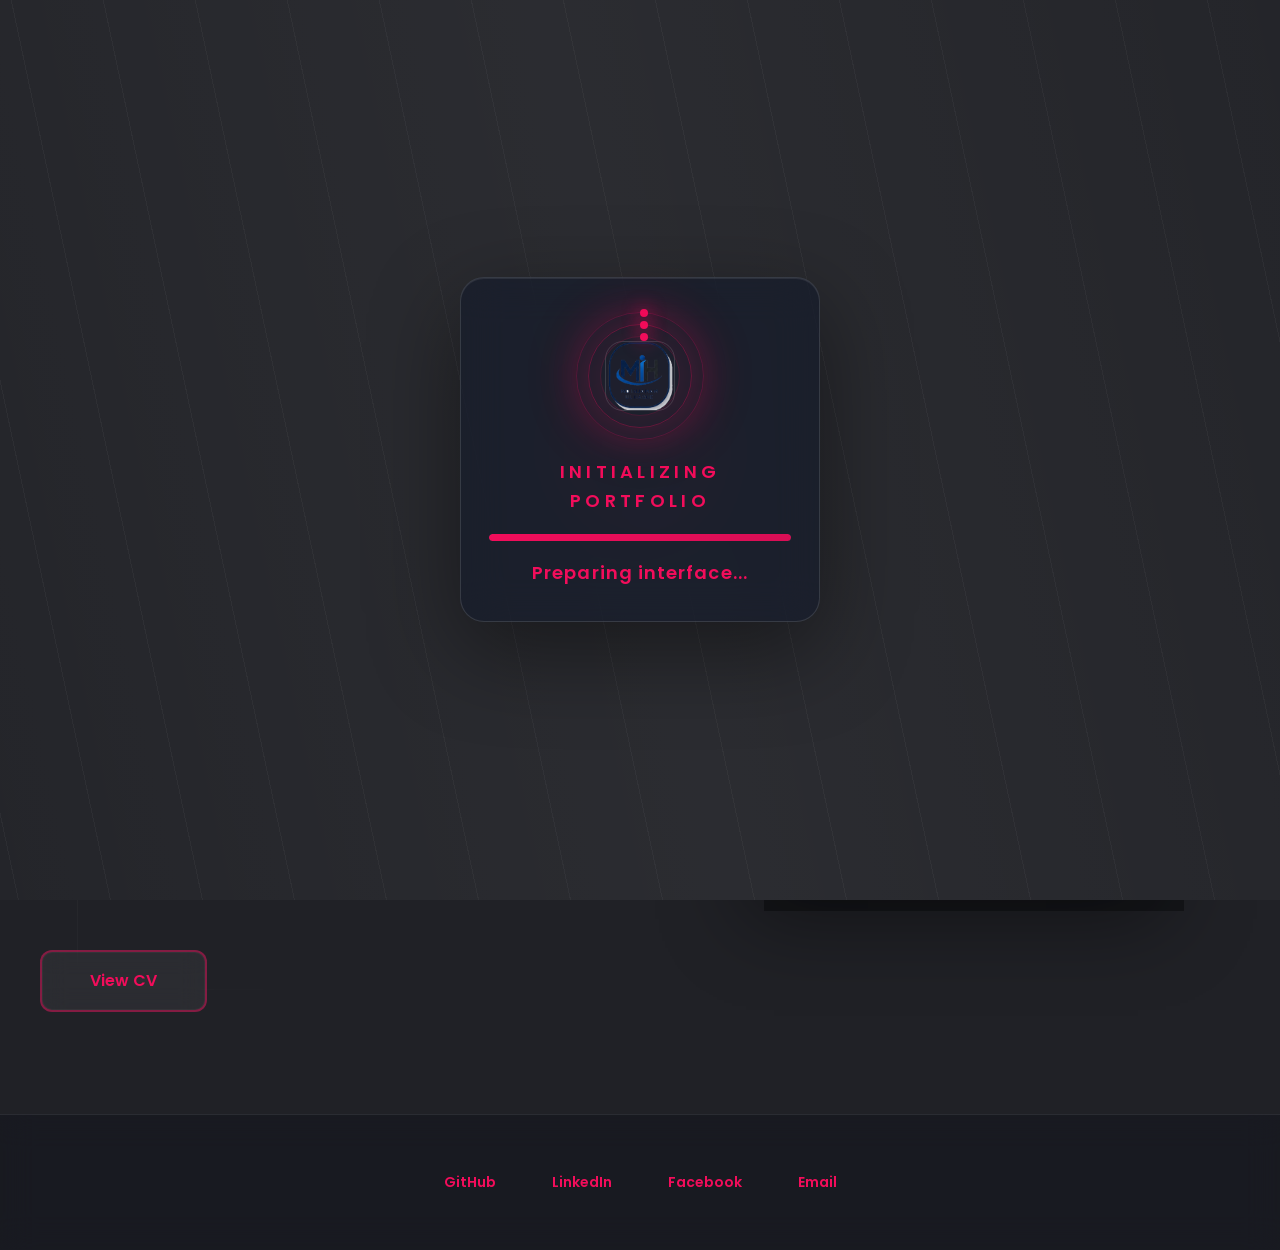
==== commit a3a00dcb: "delete section" ====
--- a/index.html
+++ b/index.html
@@ -71,27 +71,8 @@
 						Currently seeking an international IT support opportunity where I can apply my experience, grow professionally, and contribute to a reliable IT environment.
                     </p>
                 <div class="hero-cta">
-                    <a href="projects.html" class="cta-primary">View My Projects</a>
                     <a href="Resources/Md Injamam UL Haque.pdf" class="cta-secondary" target="_blank">View CV</a>
                 </div>
-            </div>
-        </div>
-    </section>
-
-    <!-- Quick Stats -->
-    <section class="quick-stats">
-        <div class="stats-container">
-            <div class="stat-card">
-                <div class="stat-number">8</div>
-                <div class="stat-label">Academic Projects</div>
-            </div>
-            <div class="stat-card">
-                <div class="stat-number">24/7</div>
-                <div class="stat-label">Passion for Quality</div>
-            </div>
-            <div class="stat-card">
-                <div class="stat-number">7+</div>
-                <div class="stat-label">Certifications</div>
             </div>
         </div>
     </section>
--- a/style.css
+++ b/style.css
@@ -1473,25 +1473,25 @@
    ============================================ */
 
 :root {
-    --bg-primary: #2B1A12;
-    --bg-secondary: #3D2619;
-    --bg-tertiary: #5A3825;
-    --text-primary: #F5EBDD;
-    --text-secondary: #D8C3AA;
-    --text-tertiary: #B79A7C;
-    --accent-teal: #C49A6C;
-    --accent-indigo: #A67C52;
-    --accent-purple: #7A4E32;
-    --accent-emerald: #A67C52;
-    --border-color: rgba(196, 154, 108, 0.24);
-    --glass-bg: rgba(43, 26, 18, 0.58);
-    --glass-bg-strong: rgba(43, 26, 18, 0.78);
-    --glass-border: rgba(255, 255, 255, 0.12);
-    --card-bg: linear-gradient(145deg, rgba(90, 56, 37, 0.82), rgba(43, 26, 18, 0.48));
-    --soft-card-bg: linear-gradient(145deg, rgba(90, 56, 37, 0.72), rgba(61, 38, 25, 0.42));
-    --soft-card-hover-bg: linear-gradient(145deg, rgba(196, 154, 108, 0.16), rgba(166, 124, 82, 0.12));
-    --premium-gradient: linear-gradient(135deg, #5A3825 0%, #7A4E32 52%, #C49A6C 100%);
-    --premium-glow: 0 0 32px rgba(196, 154, 108, 0.22);
+    --bg-primary: #202126;
+    --bg-secondary: #24262c;
+    --bg-tertiary: #2b2e35;
+    --text-primary: #f4f4f5;
+    --text-secondary: #a6a8b2;
+    --text-tertiary: #777a85;
+    --accent-teal: #f20d5b;
+    --accent-indigo: #c80d4d;
+    --accent-purple: #f20d5b;
+    --accent-emerald: #f20d5b;
+    --border-color: rgba(255, 255, 255, 0.1);
+    --glass-bg: rgba(32, 33, 38, 0.84);
+    --glass-bg-strong: rgba(32, 33, 38, 0.96);
+    --glass-border: rgba(255, 255, 255, 0.08);
+    --card-bg: linear-gradient(145deg, rgba(43, 46, 53, 0.86), rgba(32, 33, 38, 0.7));
+    --soft-card-bg: linear-gradient(145deg, rgba(43, 46, 53, 0.78), rgba(36, 38, 44, 0.7));
+    --soft-card-hover-bg: linear-gradient(145deg, rgba(242, 13, 91, 0.16), rgba(43, 46, 53, 0.8));
+    --premium-gradient: linear-gradient(135deg, #f20d5b 0%, #d80e55 100%);
+    --premium-glow: 0 0 32px rgba(242, 13, 91, 0.26);
     --shadow-sm: 0 8px 24px rgba(0, 0, 0, 0.2);
     --shadow-md: 0 16px 36px rgba(0, 0, 0, 0.28);
     --shadow-lg: 0 24px 60px rgba(0, 0, 0, 0.34);
@@ -1499,24 +1499,24 @@
 }
 
 [data-theme="light"] {
-    --bg-primary: #F5EBDD;
-    --bg-secondary: #E8D7C2;
-    --bg-tertiary: #D8C3AA;
-    --text-primary: #2B1A12;
-    --text-secondary: #5A3825;
-    --text-tertiary: #7A4E32;
-    --accent-teal: #7A4E32;
-    --accent-indigo: #5A3825;
-    --accent-purple: #A67C52;
-    --border-color: rgba(90, 56, 37, 0.16);
-    --glass-bg: rgba(255, 250, 244, 0.74);
-    --glass-bg-strong: rgba(255, 250, 244, 0.9);
-    --glass-border: rgba(90, 56, 37, 0.14);
-    --card-bg: linear-gradient(145deg, rgba(255, 250, 244, 0.96), rgba(232, 215, 194, 0.78));
-    --soft-card-bg: linear-gradient(145deg, rgba(255, 250, 244, 0.96), rgba(241, 228, 212, 0.74));
-    --soft-card-hover-bg: linear-gradient(145deg, rgba(248, 237, 224, 0.98), rgba(241, 228, 212, 0.94));
-    --premium-gradient: linear-gradient(135deg, #7A4E32 0%, #A67C52 52%, #C49A6C 100%);
-    --premium-glow: 0 0 28px rgba(122, 78, 50, 0.16);
+    --bg-primary: #eef2ff;
+    --bg-secondary: #dbeafe;
+    --bg-tertiary: #c7d2fe;
+    --text-primary: #111827;
+    --text-secondary: #334155;
+    --text-tertiary: #64748b;
+    --accent-teal: #0891b2;
+    --accent-indigo: #4f46e5;
+    --accent-purple: #db2777;
+    --border-color: rgba(8, 145, 178, 0.24);
+    --glass-bg: rgba(238, 242, 255, 0.76);
+    --glass-bg-strong: rgba(238, 242, 255, 0.92);
+    --glass-border: rgba(30, 41, 59, 0.14);
+    --card-bg: linear-gradient(145deg, rgba(255, 255, 255, 0.94), rgba(219, 234, 254, 0.82));
+    --soft-card-bg: linear-gradient(145deg, rgba(255, 255, 255, 0.94), rgba(224, 231, 255, 0.78));
+    --soft-card-hover-bg: linear-gradient(145deg, rgba(165, 243, 252, 0.48), rgba(251, 207, 232, 0.42));
+    --premium-gradient: linear-gradient(135deg, #0891b2 0%, #4f46e5 52%, #db2777 100%);
+    --premium-glow: 0 0 28px rgba(8, 145, 178, 0.2);
     --shadow-sm: 0 8px 24px rgba(15, 23, 42, 0.08);
     --shadow-md: 0 16px 36px rgba(15, 23, 42, 0.11);
     --shadow-lg: 0 24px 60px rgba(15, 23, 42, 0.14);
@@ -1530,11 +1530,7 @@
 body {
     min-height: 100vh;
     overflow-x: hidden;
-    background:
-        radial-gradient(circle at 16% 12%, rgba(34, 211, 238, 0.16), transparent 28vw),
-        radial-gradient(circle at 84% 8%, rgba(192, 132, 252, 0.12), transparent 24vw),
-        radial-gradient(circle at 50% 92%, rgba(129, 140, 248, 0.12), transparent 30vw),
-        linear-gradient(135deg, var(--bg-primary), var(--bg-secondary));
+    background: var(--bg-primary);
 }
 
 [data-theme="light"] body {
@@ -1547,7 +1543,7 @@
 
 body::before,
 body::after {
-    content: '';
+    content: none;
     position: fixed;
     inset: 0;
     pointer-events: none;
@@ -1914,7 +1910,7 @@
 }
 
 .navbar {
-    background: rgba(5, 8, 22, 0.72);
+    background: var(--bg-primary);
     border-bottom: 1px solid var(--glass-border);
     backdrop-filter: blur(22px);
     box-shadow: none;
@@ -1928,7 +1924,7 @@
 }
 
 .navbar.is-scrolled {
-    background: rgba(5, 8, 22, 0.9);
+    background: var(--bg-primary);
     box-shadow: 0 16px 44px rgba(0, 0, 0, 0.28);
 }
 
@@ -1964,8 +1960,8 @@
 
 .nav-link:hover,
 .nav-link.active-nav {
-    color: var(--text-primary);
-    text-shadow: 0 0 18px rgba(34, 211, 238, 0.35);
+    color: var(--accent-teal);
+    text-shadow: 0 0 18px rgba(242, 13, 91, 0.35);
 }
 
 [data-theme="light"] .nav-link {
@@ -2021,11 +2017,8 @@
 
 .hero {
     min-height: calc(100vh - 76px);
-    padding: clamp(72px, 9vw, 132px) var(--spacing-lg);
-    background:
-        radial-gradient(circle at 22% 42%, rgba(34, 211, 238, 0.18), transparent 28%),
-        radial-gradient(circle at 78% 32%, rgba(129, 140, 248, 0.18), transparent 26%),
-        transparent;
+    padding: clamp(64px, 8vw, 112px) var(--spacing-lg);
+    background: var(--bg-primary);
 }
 
 .hero::after {
@@ -2043,6 +2036,14 @@
     margin: 0 auto;
 }
 
+.hero-image {
+    order: 2;
+}
+
+.hero-text {
+    order: 1;
+}
+
 .hero-text {
     position: relative;
     z-index: 2;
@@ -2050,32 +2051,32 @@
 
 .hero-title {
     max-width: 720px;
-    font-size: clamp(2.6rem, 7vw, 5.8rem);
+    font-size: clamp(2.3rem, 5vw, 4rem);
     letter-spacing: 0;
+    color: #f3f4f6;
+    line-height: 1.08;
 }
 
 .hero-title .accent {
-    color: transparent;
-    background: var(--premium-gradient);
-    -webkit-background-clip: text;
-    background-clip: text;
-    text-shadow: 0 0 44px rgba(34, 211, 238, 0.16);
+    color: #f20d5b;
+    background: none;
+    -webkit-text-fill-color: #f20d5b;
+    -webkit-background-clip: initial;
+    background-clip: initial;
+    text-shadow: none;
 }
 
 .hero-title .accent::after {
-    height: 5px;
-    bottom: -8px;
-    background: var(--premium-gradient);
-    box-shadow: 0 0 22px rgba(34, 211, 238, 0.45);
+    display: none;
 }
 
 .hero-subtitle {
     min-height: 2.1em;
-    color: var(--text-primary);
-    background: linear-gradient(90deg, var(--accent-teal), var(--accent-indigo), var(--accent-purple));
-    -webkit-background-clip: text;
-    background-clip: text;
-    color: transparent;
+    color: #f4f4f5;
+    background: none;
+    -webkit-text-fill-color: #f4f4f5;
+    -webkit-background-clip: initial;
+    background-clip: initial;
 }
 
 .hero-subtitle.typing-active::after {
@@ -2098,10 +2099,7 @@
 
 .hero-image::before,
 .hero-image::after {
-    content: '';
-    position: absolute;
-    border-radius: 50%;
-    pointer-events: none;
+    display: none;
 }
 
 .hero-image::before {
@@ -2123,19 +2121,22 @@
 .hero-image img {
     position: relative;
     z-index: 1;
-    width: min(350px, 68vw);
-    height: min(350px, 68vw);
-    border: 1px solid rgba(255, 255, 255, 0.18);
+    width: min(420px, 76vw);
+    height: min(590px, 70vh);
+    border-radius: 0;
+    object-fit: cover;
+    object-position: center top;
+    border: 1px solid rgba(255, 255, 255, 0.08);
     box-shadow:
         0 26px 80px rgba(0, 0, 0, 0.42),
-        0 0 66px rgba(34, 211, 238, 0.2);
+        18px 18px 0 rgba(17, 18, 22, 0.72);
 }
 
 .hero-image img:hover {
     transform: scale(1.035);
     box-shadow:
-        0 34px 100px rgba(0, 0, 0, 0.5),
-        0 0 86px rgba(34, 211, 238, 0.36);
+    0 34px 100px rgba(0, 0, 0, 0.5),
+    18px 18px 0 rgba(242, 13, 91, 0.22);
 }
 
 @keyframes slowRotate {
@@ -2753,7 +2754,7 @@
     }
 
     .hero-title {
-        font-size: 2.25rem;
+        font-size: 2rem;
     }
 
     .hero-subtitle {
@@ -2798,89 +2799,69 @@
     }
 }
 
-/* Brown palette overrides for the interactive visual layer */
+/* Reference palette overrides for the interactive visual layer */
 body {
-    background:
-        radial-gradient(circle at 16% 12%, rgba(196, 154, 108, 0.16), transparent 28vw),
-        radial-gradient(circle at 84% 8%, rgba(166, 124, 82, 0.12), transparent 24vw),
-        radial-gradient(circle at 50% 92%, rgba(122, 78, 50, 0.12), transparent 30vw),
-        linear-gradient(135deg, var(--bg-primary), var(--bg-secondary));
+    background: var(--bg-primary);
 }
 
 [data-theme="light"] body {
-    background:
-        radial-gradient(circle at 16% 12%, rgba(166, 124, 82, 0.15), transparent 28vw),
-        radial-gradient(circle at 84% 8%, rgba(196, 154, 108, 0.11), transparent 24vw),
-        radial-gradient(circle at 50% 92%, rgba(122, 78, 50, 0.1), transparent 30vw),
-        linear-gradient(135deg, var(--bg-primary), var(--bg-secondary));
+    background: var(--bg-primary);
 }
 
 body::after {
-    background:
-        radial-gradient(circle at 20% 24%, rgba(196, 154, 108, 0.12), transparent 18vw),
-        radial-gradient(circle at 82% 70%, rgba(166, 124, 82, 0.1), transparent 20vw);
+    background: none;
 }
 
 [data-theme="light"] body::after {
-    background:
-        radial-gradient(circle at 20% 24%, rgba(166, 124, 82, 0.1), transparent 18vw),
-        radial-gradient(circle at 82% 70%, rgba(196, 154, 108, 0.09), transparent 20vw);
+    background: none;
 }
 
 ::selection {
-    background: rgba(196, 154, 108, 0.35);
+    background: rgba(242, 13, 91, 0.35);
 }
 
 .cursor-glow {
-    background: radial-gradient(circle, rgba(105, 209, 152, 0.18), rgba(166, 124, 82, 0.08) 38%, transparent 68%);
+    background: radial-gradient(circle, rgba(242, 13, 91, 0.14), rgba(242, 13, 91, 0.05) 38%, transparent 68%);
 }
 
 [data-theme="light"] .cursor-glow {
-    background: radial-gradient(circle, rgba(75, 167, 55, 0.13), rgba(122, 78, 50, 0.07) 38%, transparent 68%);
+    background: radial-gradient(circle, rgba(219, 39, 119, 0.12), rgba(79, 70, 229, 0.06) 38%, transparent 68%);
 }
 
 .particle-layer span {
-    background: rgba(155, 202, 60, 0.68);
-    box-shadow: 0 0 16px rgba(107, 141, 27, 0.65);
+    background: rgba(242, 13, 91, 0.68);
+    box-shadow: 0 0 16px rgba(242, 13, 91, 0.65);
 }
 
 .loading-screen {
-    background:
-        radial-gradient(circle at center, rgba(123, 196, 45, 0.18), transparent 28%),
-        radial-gradient(circle at 18% 18%, rgba(166, 124, 82, 0.14), transparent 26%),
-        radial-gradient(circle at 82% 78%, rgba(122, 78, 50, 0.12), transparent 28%),
-        linear-gradient(135deg, #2B1A12, #3D2619);
+    background: var(--bg-primary);
 }
 
 [data-theme="light"] .loading-screen {
-    background:
-        radial-gradient(circle at center, rgba(166, 124, 82, 0.18), transparent 30%),
-        radial-gradient(circle at 18% 18%, rgba(122, 78, 50, 0.12), transparent 26%),
-        radial-gradient(circle at 82% 78%, rgba(196, 154, 108, 0.1), transparent 28%),
-        linear-gradient(135deg, #FFF9F2, #E8D7C2);
+    background: var(--bg-primary);
 }
 
 .loading-screen::before,
 .launch-orbit span {
-    border-color: rgba(196, 154, 108, 0.22);
-    box-shadow: 0 0 54px rgba(196, 154, 108, 0.18);
+    border-color: rgba(242, 13, 91, 0.22);
+    box-shadow: 0 0 54px rgba(242, 13, 91, 0.18);
 }
 
 .launch-orbit span:nth-child(2) {
-    border-color: rgba(57, 163, 43, 0.3);
+    border-color: rgba(242, 13, 91, 0.3);
 }
 
 .launch-orbit span:nth-child(3) {
-    border-color: rgba(122, 78, 50, 0.24);
+    border-color: rgba(200, 13, 77, 0.24);
 }
 
 .navbar,
 [data-theme="light"] .navbar,
 .navbar.is-scrolled,
 [data-theme="light"] .navbar.is-scrolled {
-    background: rgba(43, 26, 18, 0.82);
+    background: var(--bg-primary);
     border-bottom-color: var(--glass-border);
-    box-shadow: 0 16px 44px rgba(43, 26, 18, 0.28);
+    box-shadow: 0 16px 44px rgba(0, 0, 0, 0.28);
 }
 
 [data-theme="light"] .navbar,
@@ -2892,12 +2873,12 @@
 .nav-link::after,
 section::before {
     background: var(--premium-gradient);
-    box-shadow: 0 0 14px rgba(196, 154, 108, 0.45);
+    box-shadow: 0 0 14px rgba(242, 13, 91, 0.45);
 }
 
 .nav-link:hover,
 .nav-link.active-nav {
-    text-shadow: 0 0 18px rgba(196, 154, 108, 0.35);
+    text-shadow: 0 0 18px rgba(242, 13, 91, 0.35);
 }
 
 .theme-toggle:hover,
@@ -2907,21 +2888,18 @@
 .resume-btn,
 .alert-btn {
     background: var(--premium-gradient);
-    box-shadow: 0 16px 42px rgba(196, 154, 108, 0.18);
+    box-shadow: 0 16px 42px rgba(242, 13, 91, 0.18);
 }
 
 .hero {
-    background:
-        radial-gradient(circle at 22% 42%, rgba(196, 154, 108, 0.18), transparent 28%),
-        radial-gradient(circle at 78% 32%, rgba(166, 124, 82, 0.18), transparent 26%),
-        transparent;
+    background: var(--bg-primary);
 }
 
 .hero-title .accent,
 .hero-subtitle,
 .stat-number {
-    background-image: var(--premium-gradient);
-    text-shadow: 0 0 26px rgba(196, 154, 108, 0.2);
+    background-image: none;
+    text-shadow: none;
 }
 
 .hero-title .accent::after,
@@ -2929,20 +2907,20 @@
 .subsection-title::before,
 .skill-badge::after {
     background: var(--premium-gradient);
-    box-shadow: 0 0 22px rgba(196, 154, 108, 0.38);
+    box-shadow: 0 0 22px rgba(242, 13, 91, 0.38);
 }
 
 .hero-image::before {
-    background: conic-gradient(from 180deg, rgba(196, 154, 108, 0.08), rgba(166, 124, 82, 0.34), rgba(122, 78, 50, 0.14), rgba(196, 154, 108, 0.08));
+    display: none;
 }
 
 .hero-image::after,
 .hero-image img {
-    box-shadow: inset 0 0 40px rgba(196, 154, 108, 0.08), 0 0 54px rgba(166, 124, 82, 0.16);
+    box-shadow: 0 26px 80px rgba(0, 0, 0, 0.42), 18px 18px 0 rgba(17, 18, 22, 0.72);
 }
 
 .cta-secondary {
-    border-color: rgba(196, 154, 108, 0.45);
+    border-color: rgba(242, 13, 91, 0.45);
 }
 
 .cta-secondary:hover,
@@ -2950,8 +2928,8 @@
 .project-link:hover,
 .cert-link:hover,
 .social-link:hover {
-    background: rgba(196, 154, 108, 0.16);
-    box-shadow: 0 16px 42px rgba(196, 154, 108, 0.2);
+    background: rgba(242, 13, 91, 0.16);
+    box-shadow: 0 16px 42px rgba(242, 13, 91, 0.2);
 }
 
 .stat-card:hover,
@@ -2959,8 +2937,8 @@
 .project-card:hover,
 .certification-card:hover,
 .contact-info:hover {
-    border-color: rgba(196, 154, 108, 0.42);
-    box-shadow: var(--shadow-xl), 0 0 42px rgba(196, 154, 108, 0.12);
+    border-color: rgba(242, 13, 91, 0.42);
+    box-shadow: var(--shadow-xl), 0 0 42px rgba(242, 13, 91, 0.12);
 }
 
 .stat-card::before,
@@ -2970,34 +2948,34 @@
 .certification-card::before,
 .contact-info::before,
 .contact-form-wrapper::before {
-    background: radial-gradient(circle at var(--spot-x, 50%) var(--spot-y, 0%), rgba(196, 154, 108, 0.18), transparent 34%);
+    background: radial-gradient(circle at var(--spot-x, 50%) var(--spot-y, 0%), rgba(242, 13, 91, 0.18), transparent 34%);
 }
 
 .tag {
-    border-color: rgba(196, 154, 108, 0.18);
-    background: rgba(196, 154, 108, 0.1);
+    border-color: rgba(242, 13, 91, 0.18);
+    background: rgba(242, 13, 91, 0.1);
 }
 
 .project-link,
 .cert-link {
-    border-color: rgba(196, 154, 108, 0.24);
+    border-color: rgba(242, 13, 91, 0.24);
 }
 
 .timeline::before {
     background: linear-gradient(180deg, transparent, var(--accent-teal), var(--accent-indigo), transparent);
-    box-shadow: 0 0 22px rgba(196, 154, 108, 0.32);
+    box-shadow: 0 0 22px rgba(242, 13, 91, 0.32);
 }
 
 .timeline-marker::before {
-    box-shadow: 0 0 0 8px rgba(196, 154, 108, 0.08), 0 0 24px rgba(196, 154, 108, 0.28);
+    box-shadow: 0 0 0 8px rgba(242, 13, 91, 0.08), 0 0 24px rgba(242, 13, 91, 0.28);
 }
 
 .cert-image-container {
-    background: linear-gradient(135deg, rgba(196, 154, 108, 0.08), rgba(166, 124, 82, 0.06)), var(--bg-tertiary);
+    background: linear-gradient(135deg, rgba(242, 13, 91, 0.08), rgba(200, 13, 77, 0.06)), var(--bg-tertiary);
 }
 
 .form-group input:focus,
 .form-group textarea:focus {
-    border-color: rgba(196, 154, 108, 0.62);
-    box-shadow: 0 0 0 4px rgba(196, 154, 108, 0.1), 0 14px 28px rgba(43, 26, 18, 0.16);
-}
+    border-color: rgba(242, 13, 91, 0.62);
+    box-shadow: 0 0 0 4px rgba(242, 13, 91, 0.1), 0 14px 28px rgba(0, 0, 0, 0.16);
+}
